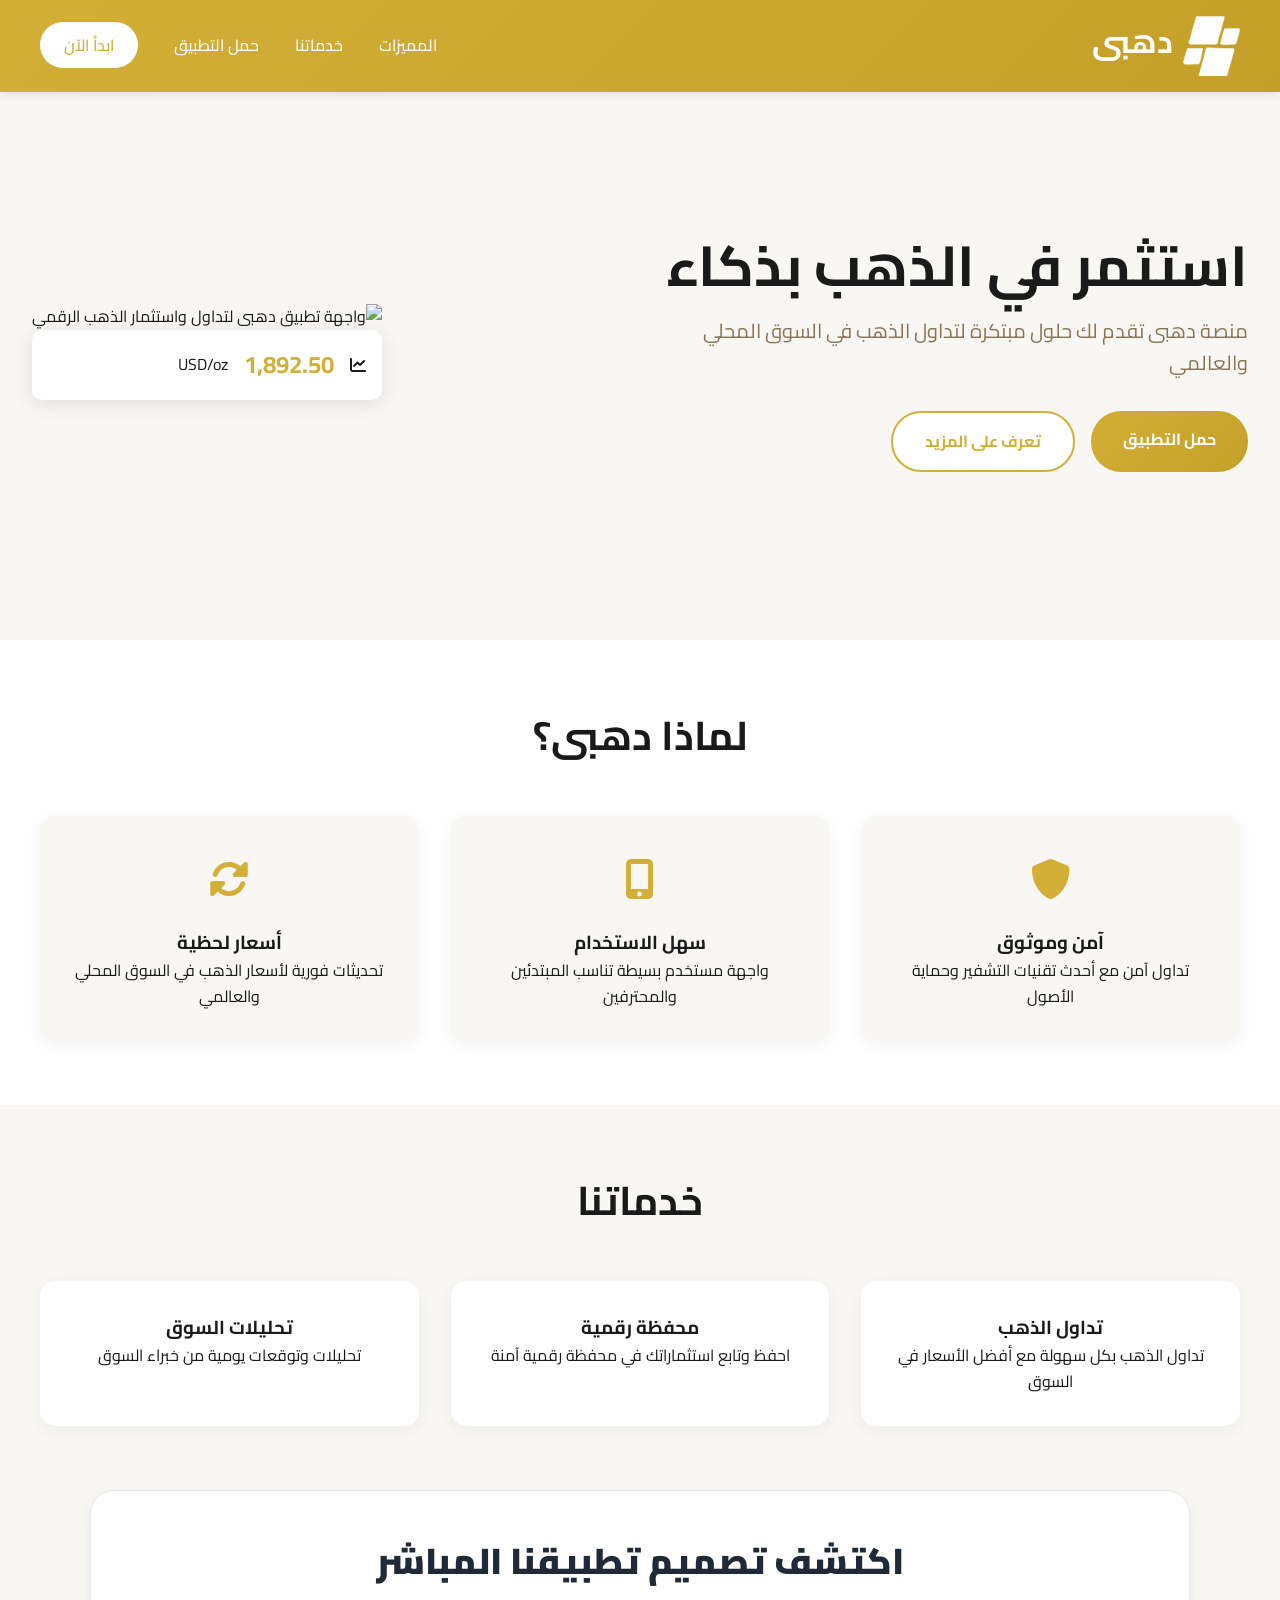
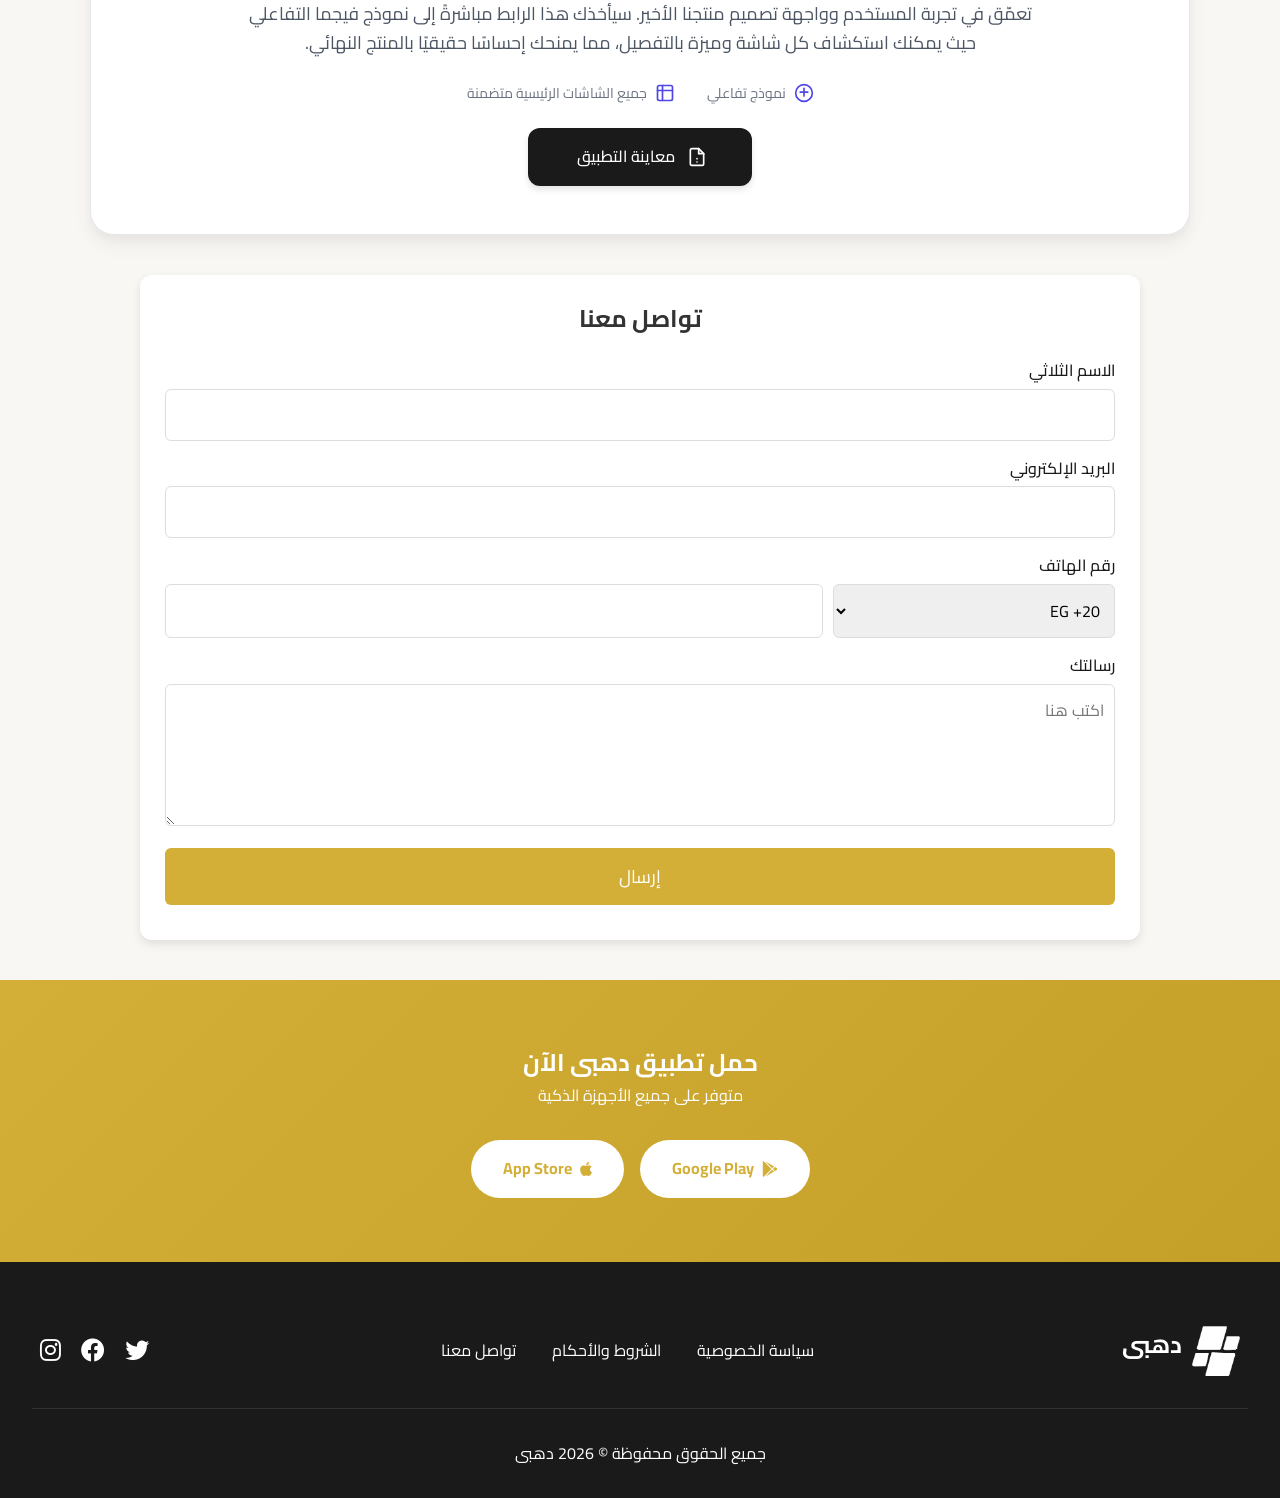
==== index.html @ d2c2f75a "Add files via upload" ====
<!DOCTYPE html>
<html lang="ar" dir="rtl">
<head>
    <meta charset="UTF-8">
    <meta name="viewport" content="width=device-width, initial-scale=1.0">
    <title>دهبى - منصة تداول الذهب الرقمية</title>
    <link rel="icon" type="image/x-icon" href="images/favicon.png">
    <link rel="stylesheet" href="styles/style.css">
    <link rel="stylesheet" href="https://cdnjs.cloudflare.com/ajax/libs/font-awesome/6.0.0/css/all.min.css">
    <link href="https://fonts.googleapis.com/css2?family=Cairo:wght@400;600;700&display=swap" rel="stylesheet">
</head>
<body>
    <header class="header">
        <div class="nav-parent">
            <nav class="nav" id="nav">
                <div class="logo"><img class="logo-img" src="images/white-logo.png" alt="">دهبى</div>
                <div class="nav-links" id="nav-links">
                    <a href="#features">المميزات</a>
                    <a href="#services">خدماتنا</a>
                    <a href="#download">حمل التطبيق</a>
                    <a href="#contact" class="nav-cta">ابدأ الآن</a>
                </div>
            </nav>
            <div class="menu-toggle" id="menu-toggle">
                <img id="menu-icon" src="images/menu.png" alt="">
            </div>
        </div>
    </header>

    <section class="hero">
        <div class="hero-content">
            <h1 data-key="hero-title">استثمر في الذهب بذكاء</h1>
            <p data-key="hero-desc">منصة دهبى تقدم لك حلول مبتكرة لتداول الذهب في السوق المحلي والعالمي</p>
            <div class="hero-buttons">
                <a href="#download" class="button primary" data-key="download-btn">حمل التطبيق</a>
                <a href="#learn" class="button secondary">تعرف على المزيد</a>
            </div>
        </div>
        <div class="hero-image">
            <img src="images/app.jpg" 
                 srcset="images/app-mobile.webp 768w, images/app.webp 1200w"
                 sizes="(max-width: 768px) 100vw, 600px"
                 alt="واجهة تطبيق دهبى لتداول واستثمار الذهب الرقمي" 
                 width="600" 
                 height="400" 
                 loading="eager" 
                 fetchpriority="high">
                 
            <div class="gold-stats">
                <i class="fas fa-chart-line"></i>
                <span class="live-price">1,892.50</span>
                <span class="currency">USD/oz</span>
            </div>
        </div>
    </section>

    <section class="features" id="features">
        <h2>لماذا دهبى؟</h2>
        <div class="features-grid">
            <div class="feature-card">
                <div class="feature-icon">
                    <i class="fas fa-shield-alt"></i>
                </div>
                <h3>آمن وموثوق</h3>
                <p>تداول آمن مع أحدث تقنيات التشفير وحماية الأصول</p>
            </div>
            <div class="feature-card">
                <div class="feature-icon">
                    <i class="fas fa-mobile-alt"></i>
                </div>
                <h3>سهل الاستخدام</h3>
                <p>واجهة مستخدم بسيطة تناسب المبتدئين والمحترفين</p>
            </div>
            <div class="feature-card">
                <div class="feature-icon">
                    <i class="fas fa-sync-alt"></i>
                </div>
                <h3>أسعار لحظية</h3>
                <p>تحديثات فورية لأسعار الذهب في السوق المحلي والعالمي</p>
            </div>
        </div>
    </section>

    <section class="services" id="services">
        <h2>خدماتنا</h2>
        <div class="services-grid">
            <div class="service-card">
                <h3>تداول الذهب</h3>
                <p>تداول الذهب بكل سهولة مع أفضل الأسعار في السوق</p>
            </div>
            <div class="service-card">
                <h3>محفظة رقمية</h3>
                <p>احفظ وتابع استثماراتك في محفظة رقمية آمنة</p>
            </div>
            <div class="service-card">
                <h3>تحليلات السوق</h3>
                <p>تحليلات وتوقعات يومية من خبراء السوق</p>
            </div>
        </div>
    </section>

    <section class="preview-section">
        <div class="section-layout">
            <div class="content-area">
                <h2>اكتشف تصميم تطبيقنا المباشر</h2>
                <p>تعمّق في تجربة المستخدم وواجهة تصميم منتجنا الأخير. سيأخذك هذا الرابط مباشرةً إلى نموذج فيجما التفاعلي حيث يمكنك استكشاف كل شاشة وميزة بالتفصيل، مما يمنحك إحساسًا حقيقيًا بالمنتج النهائي.</p>

                <ul class="details-list">
                    <li class="detail-item">
                        <svg xmlns="http://www.w3.org/2000/svg" viewBox="0 0 24 24" fill="none" stroke="currentColor" stroke-width="2" stroke-linecap="round" stroke-linejoin="round"><path d="M12 2C6.48 2 2 6.48 2 12s4.48 10 10 10 10-4.48 10-10S17.52 2 12 2z"/><path d="M12 6.5v9"/><path d="M7.5 11h9"/></svg>
                        نموذج تفاعلي
                    </li>
                    <li class="detail-item">
                        <svg xmlns="http://www.w3.org/2000/svg" viewBox="0 0 24 24" fill="none" stroke="currentColor" stroke-width="2" stroke-linecap="round" stroke-linejoin="round"><rect x="3" y="3" width="18" height="18" rx="2" ry="2"/><path d="M3 9l18 0"/><path d="M9 21l0-18"/></svg>
                        جميع الشاشات الرئيسية متضمنة
                    </li>
                </ul>
            </div>

            <div class="button-area">
                <a href="https://www.figma.com/make/2UM4IP7yq6QSoyMOghnlKi/Dahaby-Mobile-App?node-id=0-1&p=f&t=l7TfikgeFSERf0Gz-0&fullscreen=1" target="_blank" rel="noopener noreferrer" class="preview-button">
                    <svg xmlns="http://www.w3.org/2000/svg" viewBox="0 0 24 24" fill="none" stroke="currentColor" stroke-width="2" stroke-linecap="round" stroke-linejoin="round"><path d="M14 2H6a2 2 0 0 0-2 2v16a2 2 0 0 0 2 2h12a2 2 0 0 0 2-2V8z"/><path d="M14 2v6h6"/><path d="M12 18h.01"/><path d="M12 14h.01"/></svg>
                    معاينة التطبيق
                </a>
            </div>
        </div>
    </section>

    <section class="contact-section">
        <h2>تواصل معنا</h2>
        <form id="contactForm">
            <div class="form-group">
                <label for="name">الاسم الثلاثي</label>
                <input type="text" id="name" required>
            </div>

            <div class="form-group">
                <label for="email">البريد الإلكتروني</label>
                <input type="email" id="email" required>
            </div>

            <div class="form-group phone-group">
                <label for="phone">رقم الهاتف</label>
                <div class="phone-input">
                    <select id="countryCode">
                        <option value="+1">US +1</option>
                        <option value="+20" selected>EG +20</option>
                        <option value="+44">GB +44</option>
                        <option value="+91">IN +91</option>
                        <option value="+971">AE +971</option>
                    </select>
                    <input type="tel" id="phone" required>
                </div>
            </div>

            <div class="form-group">
                <label for="message">رسالتك</label>
                <textarea id="message" rows="4" placeholder="اكتب هنا" required></textarea>
            </div>

            <button type="submit">إرسال</button>
            <p id="responseMsg"></p>
        </form>
    </section>

    <section class="cta" id="download">
        <div class="cta-content">
            <h2>حمل تطبيق دهبى الآن</h2>
            <p>متوفر على جميع الأجهزة الذكية</p>
            <div class="app-buttons">
                <a href="#" class="app-button">
                    <i class="fab fa-google-play"></i>
                    Google Play
                </a>
                <a href="#" class="app-button">
                    <i class="fab fa-apple"></i>
                    App Store
                </a>
            </div>
        </div>
    </section>

    <footer class="footer">
        <div class="footer-content">
            <div class="footer-logo"> <img src="images/white-logo.png" class="logo-img-footer" alt="">دهبى</div>
            <div class="footer-links">
                <a href="#privacy">سياسة الخصوصية</a>
                <a href="#terms">الشروط والأحكام</a>
                <a href="#contact">تواصل معنا</a>
            </div>
            <div class="social-links">
                <a href="#"><i class="fab fa-twitter"></i></a>
                <a href="#"><i class="fab fa-facebook"></i></a>
                <a href="#"><i class="fab fa-instagram"></i></a>
            </div>
        </div>
        <div class="footer-bottom">
            <p>جميع الحقوق محفوظة &copy; 2026 دهبى</p>
        </div>
    </footer>
    <script src="scripts/menu.js"></script>
    <script src="scripts/form.js"></script>
</body>
</html>
---- styles/style.css ----
:root {
  --primary: #D4AF37;
  --secondary: #C5A028;
  --accent: #8B7355;
  --dark: #1A1A1A;
  --light: #F8F7F4;
  --gold-gradient: linear-gradient(135deg, #D4AF37, #C5A028);
}

* {
  margin: 0;
  padding: 0;
  box-sizing: border-box;
}

html {
  direction: rtl;
}

body {
  font-family: 'Cairo', sans-serif !important;
  line-height: 1.6;
  color: var(--dark);
  background-color: var(--light);
}

/* Header styles */
.header {
  background: var(--gold-gradient);
  color: white;
  padding: 1rem 2rem;
  position: fixed;
  width: 100%;
  z-index: 100;
  box-shadow: 0 2px 10px rgba(0, 0, 0, 0.1);
}
.nav-parent{
  display: flex;
  justify-content: space-between;
}

.nav {
  flex: 1;
  max-width: 1200px;
  margin: 0 auto;
  display: flex;
  justify-content: space-between;
  align-items: center;
}

.logo-img{
  height: 60px;
  
}

.logo {
  font-size: 2rem;
  font-weight: bold;
  color: white;
  display: flex;
  gap: 10px;
}

.menu-toggle img {
  height: 40px;
  display: none;
  cursor: pointer;
}

.nav-links a {
  color: white;
  text-decoration: none;
  margin-right: 2rem;
  font-weight: 500;
  transition: opacity 0.3s ease;
}

.nav-links a:hover {
  opacity: 0.8;
}

.nav-cta {
  background: white;
  color: var(--primary) !important;
  padding: 0.5rem 1.5rem;
  border-radius: 25px;
}



/* Hero section */
.hero {
    aspect-ratio: 2 / 1; /* keeps 2:1 ratio */
  display: flex;
  align-items: center;
  justify-content: space-between;
  padding: 6rem 2rem 2rem;
  background-image: url("/app.jpg");
  background-position: center center ;
  background-size: cover;
  background-repeat:no-repeat ;
}

.hero-content {
  max-width: 600px;
}

.hero h1 {
  font-size: 3.5rem;
  margin-bottom: 1rem;
  color: var(--dark);
  line-height: 1.2;
}

.hero p {
  font-size: 1.25rem;
  margin-bottom: 2rem;
  color: var(--accent);
}

.hero-buttons {
  display: flex;
  gap: 1rem;
}

.button {
  display: inline-block;
  padding: 1rem 2rem;
  text-decoration: none;
  border-radius: 30px;
  font-weight: bold;
  transition: transform 0.3s ease;
}

.button.primary {
  background: var(--gold-gradient);
  color: white;
}

.button.secondary {
  background: white;
  color: var(--primary);
  border: 2px solid var(--primary);
}

.button:hover {
  transform: translateY(-2px);
}

.hero-image {
  position: relative;
}

.gold-stats {
  background: white;
  padding: 1rem;
  border-radius: 10px;
  box-shadow: 0 4px 20px rgba(0, 0, 0, 0.1);
  display: flex;
  align-items: center;
  gap: 1rem;
}

.live-price {
  font-size: 1.5rem;
  font-weight: bold;
  color: var(--primary);
}

/* Features section */
.features {
  padding: 4rem 2rem;
  background-color: white;
}

.features h2, .services h2 {
  text-align: center;
  margin-bottom: 3rem;
  font-size: 2.5rem;
  color: var(--dark);
}

.features-grid {
  max-width: 1200px;
  margin: 0 auto;
  display: grid;
  grid-template-columns: repeat(auto-fit, minmax(300px, 1fr));
  gap: 2rem;
}

.feature-card {
  padding: 2rem;
  border-radius: 15px;
  background-color: var(--light);
  text-align: center;
  transition: transform 0.3s ease;
  box-shadow: 0 4px 15px rgba(0, 0, 0, 0.05);
}

.feature-card:hover {
  transform: translateY(-5px);
}

.feature-icon {
  font-size: 2.5rem;
  color: var(--primary);
  margin-bottom: 1rem;
}

/* Services section */
.services {
  padding: 4rem 2rem;
  background-color: var(--light);
}

.services-grid {
  max-width: 1200px;
  margin: 0 auto;
  display: grid;
  grid-template-columns: repeat(auto-fit, minmax(300px, 1fr));
  gap: 2rem;
}

.service-card {
  padding: 2rem;
  border-radius: 15px;
  background: white;
  text-align: center;
  box-shadow: 0 4px 15px rgba(0, 0, 0, 0.05);
}
/* contact us */
.contact-section {
  max-width: 1000px;
  margin: 40px auto;
  padding: 25px;
  background: #fff;
  border-radius: 12px;
  box-shadow: 0 4px 10px rgba(0, 0, 0, 0.1);
}

.contact-section h2 {
  text-align: center;
  margin-bottom: 20px;
  color: #333;
}

.form-group {
  margin-bottom: 15px;
}

label {
  display: block;
  margin-bottom: 5px;
  font-weight: 500;
}

input, textarea, select {
  width: 100%;
  padding: 10px;
  border: 1px solid #ddd;
  border-radius: 6px;
  font-size: 16px;
  resize: vertical;
  font-family:  'Cairo', sans-serif;
}

button {
  width: 100%;
  padding: 12px;
  background-color: var(--primary);
  color: #fff;
  font-size: 18px;
  border: none;
  border-radius: 6px;
  cursor: pointer;
  transition: 0.3s;
  font-family:  'Cairo', sans-serif;
}

button:hover {
  background-color: var(--secondary);
}

.phone-input {
  display: flex;
  gap: 10px;
}

.phone-input select {
  width: 30%;
}

.phone-input input {
  width: 70%;
}

#responseMsg {
  text-align: center;
  margin-top: 10px;
  font-weight: 500;
}

/* preview section */

        .preview-section {
            width: 100%;
            max-width: 1100px;
            padding: 3rem;
            background-color: #ffffff;
            box-shadow: 0 10px 20px rgba(0, 0, 0, 0.05), 0 5px 10px rgba(0, 0, 0, 0.03);
            border-radius: 1.5rem; /* Rounded corners */
            border: 1px solid #e5e7eb;
            margin: 0 auto;
            margin-bottom: 40px; 
        }

        /* --- Flex Layout for Desktop --- */
        .section-layout {
            display: flex;
            flex-direction: column;
            align-items: center;

            
        }

        /* --- Text Content Area --- */
        .content-area {
            max-width: 800px;
            text-align: center; /* Default text alignment for RTL */

        }

        .content-area h2 {
            font-size: 2.25rem; /* 3xl */
            font-weight: 900; /* Extrabold */
            color: #1f2937; /* Gray 900 */
            margin-bottom: 1rem;
            line-height: 1.25;
        }

        .content-area p {
            font-size: 1.125rem; /* lg */
            color: #4b5563; /* Gray 600 */
            margin-bottom: 0;
        }

        /* --- Responsive Details List --- */
        .details-list {
            display: flex;
            justify-content: center;
            gap: 2rem;
            margin-top: 1.5rem;
            flex-wrap: wrap; /* Allow wrapping on small screens */
            padding-right: 0;
            list-style: none; /* Remove default list styles */
            margin-bottom: 24px;
        }

        .detail-item {
            display: flex;
            align-items: center;
            font-size: 0.875rem; /* sm */
            color: #6b7280; /* Gray 500 */
        }

        .detail-item svg {
            height: 1.25rem;
            width: 1.25rem;
            color: #4f46e5; /* Indigo 600 */
            margin-left: 0.5rem; /* Space after the icon in RTL */
            flex-shrink: 0;
        }

        /* --- Button Area --- */
        .button-area {
            flex-shrink: 0;
            width: 224px; /* md:w-56 */
        }

        /* --- Button Style --- */
        .preview-button {
            display: inline-flex;
            width: 100%;
            align-items: center;
            justify-content: center;
            padding: 1rem 2rem;
            border: none;
            text-decoration: none;
            font-size: 1rem;
            font-weight: 500;
            border-radius: 0.75rem; /* Rounded xl */
            box-shadow: 0 4px 6px rgba(0, 0, 0, 0.1);
            color: #ffffff;
            background-color: var(--dark);
            transition: background-color 0.3s, transform 0.3s;
        }

        .preview-button:hover {
            transform: scale(1.03);
            
        }
        
        
        .preview-button:focus {
            outline: none;
            box-shadow: 0 0 0 4px rgba(79, 70, 229, 0.5); /* Focus ring */
        }

        .preview-button svg {
            height: 1.25rem;
            width: 1.25rem;
            margin-left: 0.75rem; /* Space after icon in RTL */
            margin-right: -0.25rem; /* Slight negative margin for overlap */
        }

        /* --- Mobile Responsiveness (Screen size < 768px) --- */
        @media (max-width: 768px) {
            .preview-section {
                padding: 2rem 1.5rem;
            }

            .section-layout {
                flex-direction: column; /* Stack vertically on mobile */
                gap: 2rem;
            }
            
            .content-area h2 {
                font-size: 1.875rem; /* 3xl on mobile */
            }

            .details-list {
                flex-direction: column;
                gap: 0.75rem;
            }

            .button-area {
                width: 100%; /* Full width button on mobile */
            }
        }

/* CTA section */
.cta {
  padding: 4rem 2rem;
  background: var(--gold-gradient);
  color: white;
  text-align: center;
}

.cta-content {
  max-width: 800px;
  margin: 0 auto;
}

.app-buttons {
  display: flex;
  justify-content: center;
  gap: 1rem;
  margin-top: 2rem;
}

.app-button {
  display: inline-flex;
  align-items: center;
  gap: 0.5rem;
  padding: 1rem 2rem;
  background: white;
  color: var(--primary);
  text-decoration: none;
  border-radius: 30px;
  font-weight: bold;
  transition: transform 0.3s ease;
}

.app-button:hover {
  transform: translateY(-2px);
}

/* Footer */
.footer {
  background-color: var(--dark);
  color: white;
  padding: 4rem 2rem 2rem;
}

.footer-content {
  max-width: 1200px;
  margin: 0 auto;
  display: flex;
  justify-content: space-between;
  align-items: center;
  margin-bottom: 2rem;
}

.footer-logo {
  font-size: 1.5rem;
  font-weight: bold;
  display: flex;
  align-content: center;
  gap: 10px;
}

.footer-links a {
  color: white;
  text-decoration: none;
  margin-right: 2rem;
}
.logo-img-footer{
  height: 50px;
}
.social-links a {
  color: white;
  font-size: 1.5rem;
  margin-right: 1rem;
}

.footer-bottom {
  text-align: center;
  padding-top: 2rem;
  border-top: 1px solid rgba(255, 255, 255, 0.1);
}

/* Responsive design */

/* Desktop XL (≥1200px) */
@media (min-width: 1200px) {
  .hero-section {
    height: 570px; /* matches ~2:1 */
  }
}

/* Laptops (992px–1199px) */
@media (max-width: 1199px) and (min-width: 992px) {
  .hero-section {
    height: 480px;
  }
}

/* Tablets (768px–991px) */
@media (max-width: 991px) and (min-width: 768px) {
  .hero-section {
    height: 360px;
  }
}

/* Mobile L (576px–767px) */
@media (max-width: 767px) and (min-width: 576px) {
  .hero-section {
    height: 270px;
  }
}

/* Mobile S (<576px) */
@media (max-width: 575px) {
  .hero-section {
    height: 220px; /* slightly smaller for compact screens */
  }
}

@media (max-width: 768px) {

  .nav.active{
    display: block;
    text-align: center;
  
    
  }
  .nav-links.active > *{
    border-top: 1px solid rgba(128, 128, 128, 0.500);
    padding: 5px 0;
    margin-top: 10px;
    font-size: 18px;
  }
  .nav-links.active {
    display: flex;
    flex-direction: column;
  }

  .menu-toggle img{
    display: block;
  }
  
  .hero {
    flex-direction: column;
    text-align: center;
  }
  .hero-content p {
    margin-bottom: 16px;
  }

  .hero h1 {
    font-size: 2.5rem;
  }
  .button{
    padding: .5rem 1rem;
    margin-bottom: 1rem;
  }
  
  .nav-links {
    display: none;
  }
  
  .features-grid,
  .services-grid {
    grid-template-columns: 1fr;
  }

  .footer-content {
    flex-direction: column;
    gap: 2rem;
    text-align: center;
  }

  .footer-links,
  .social-links {
    margin-top: 1rem;
  }

  .footer-links a,
  .social-links a {
    margin: 0 1rem;
  }
}


@media (max-width: 480px) {
  .phone-input {
    flex-direction: column;
  }

  .phone-input select,
  .phone-input input {
    width: 100%;
  }
}
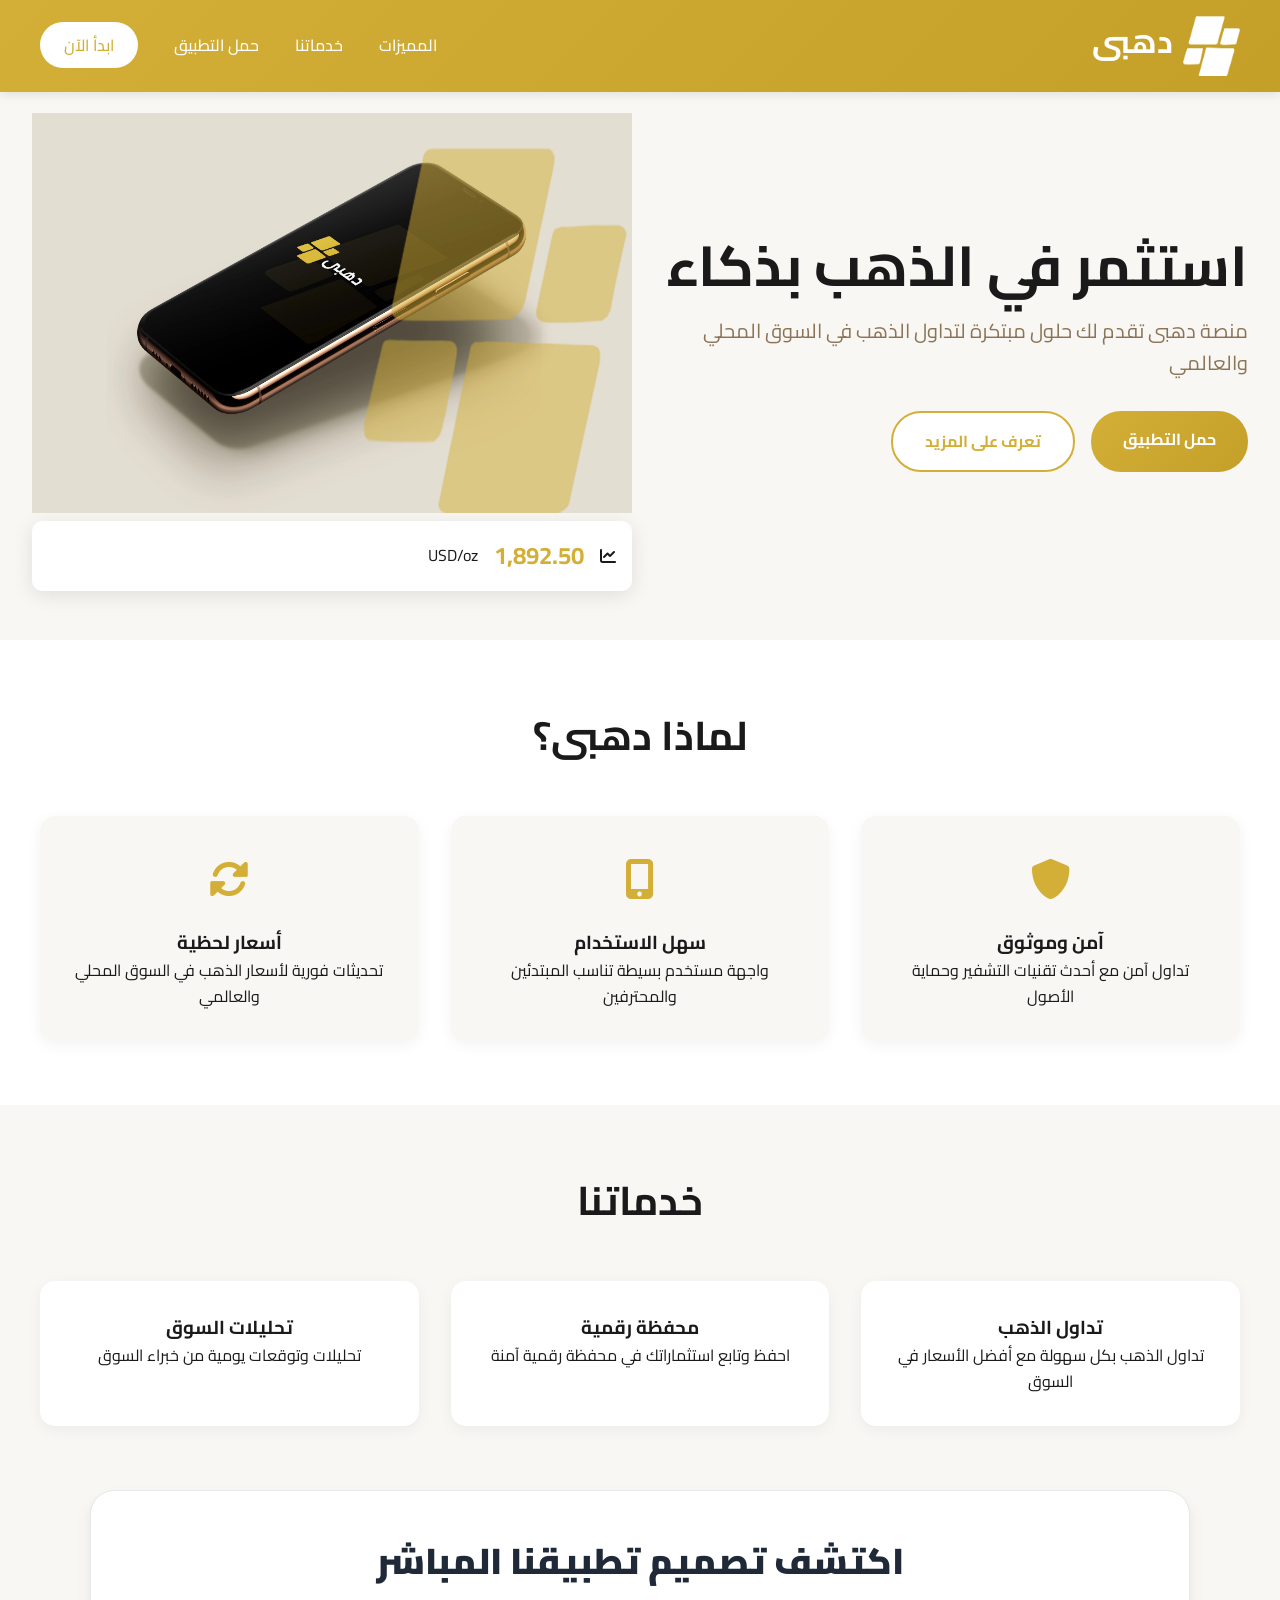
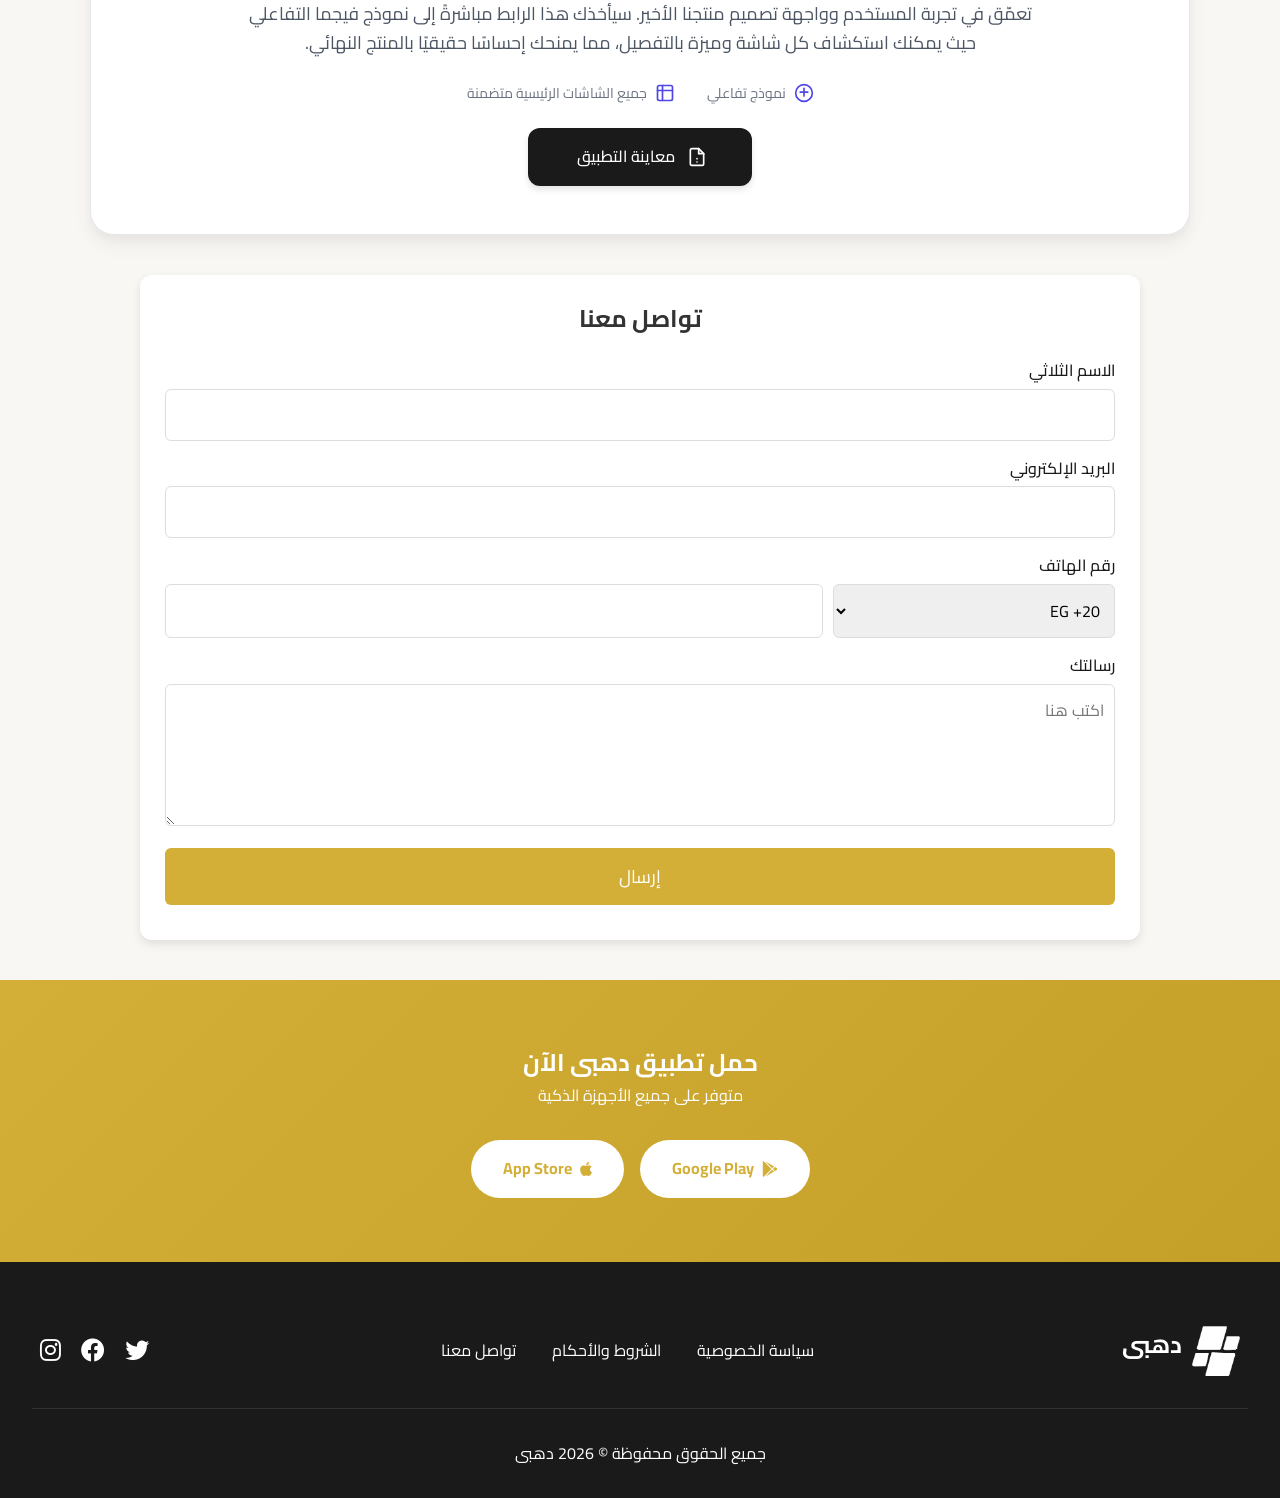
==== commit 36b8730f: "Update index.html" ====
--- a/index.html
+++ b/index.html
@@ -38,7 +38,7 @@
         </div>
         <div class="hero-image">
             <img src="images/app.jpg" 
-                 srcset="images/app-mobile.webp 768w, images/app.webp 1200w"
+                 srcset="images/app.webp 768w, images/app.webp 1200w"
                  sizes="(max-width: 768px) 100vw, 600px"
                  alt="واجهة تطبيق دهبى لتداول واستثمار الذهب الرقمي" 
                  width="600" 
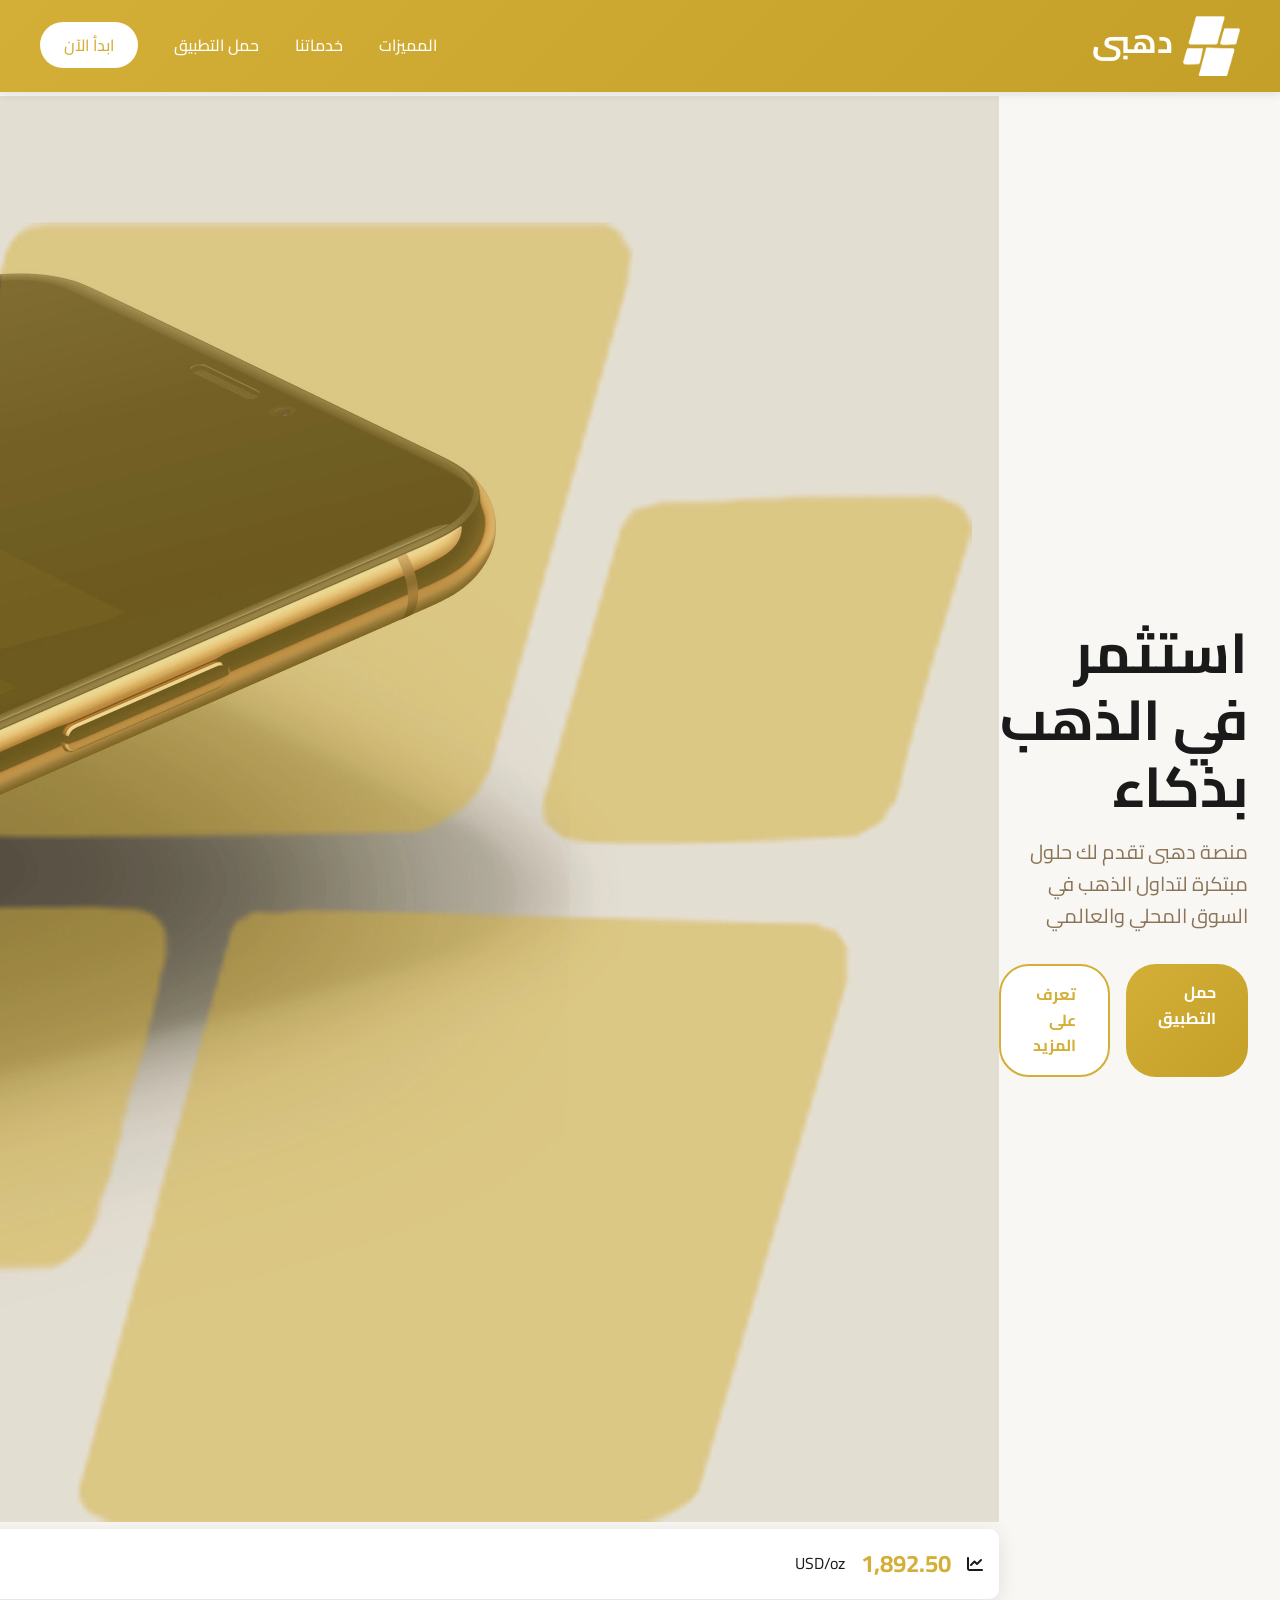
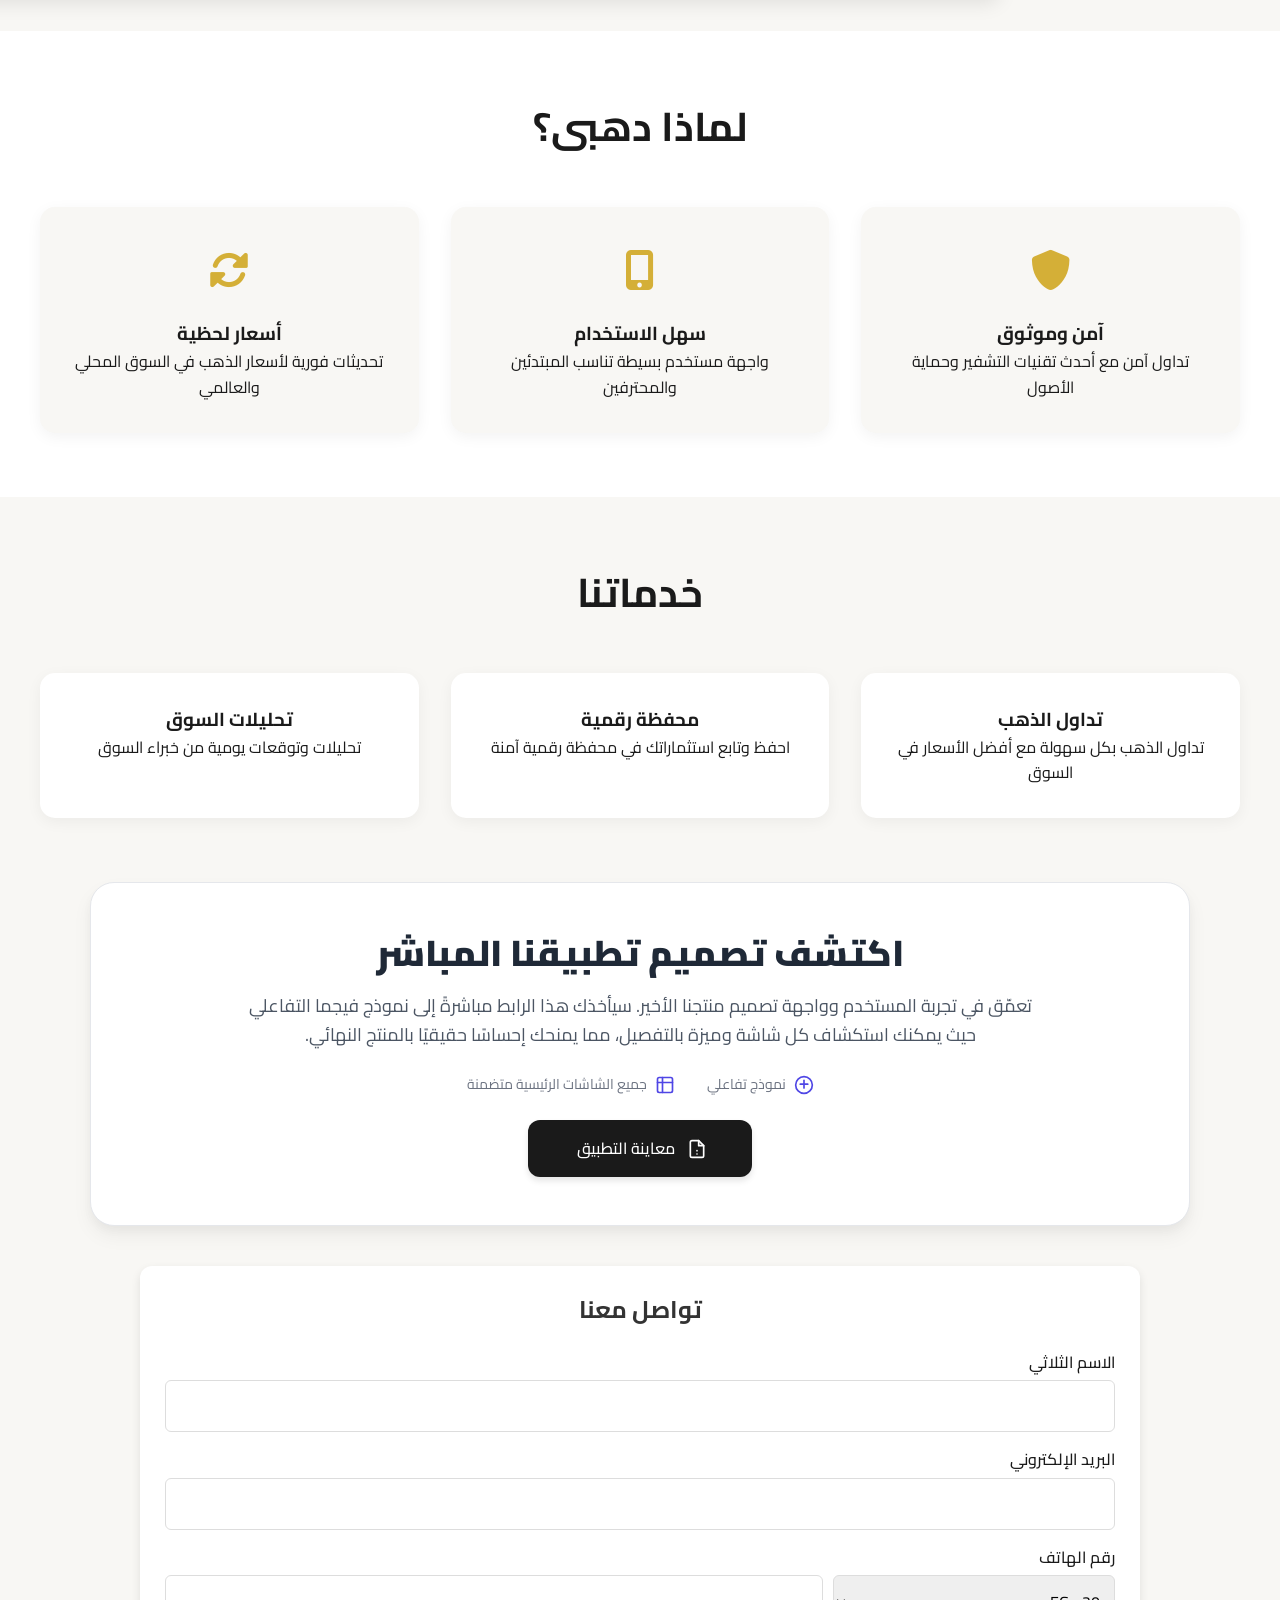
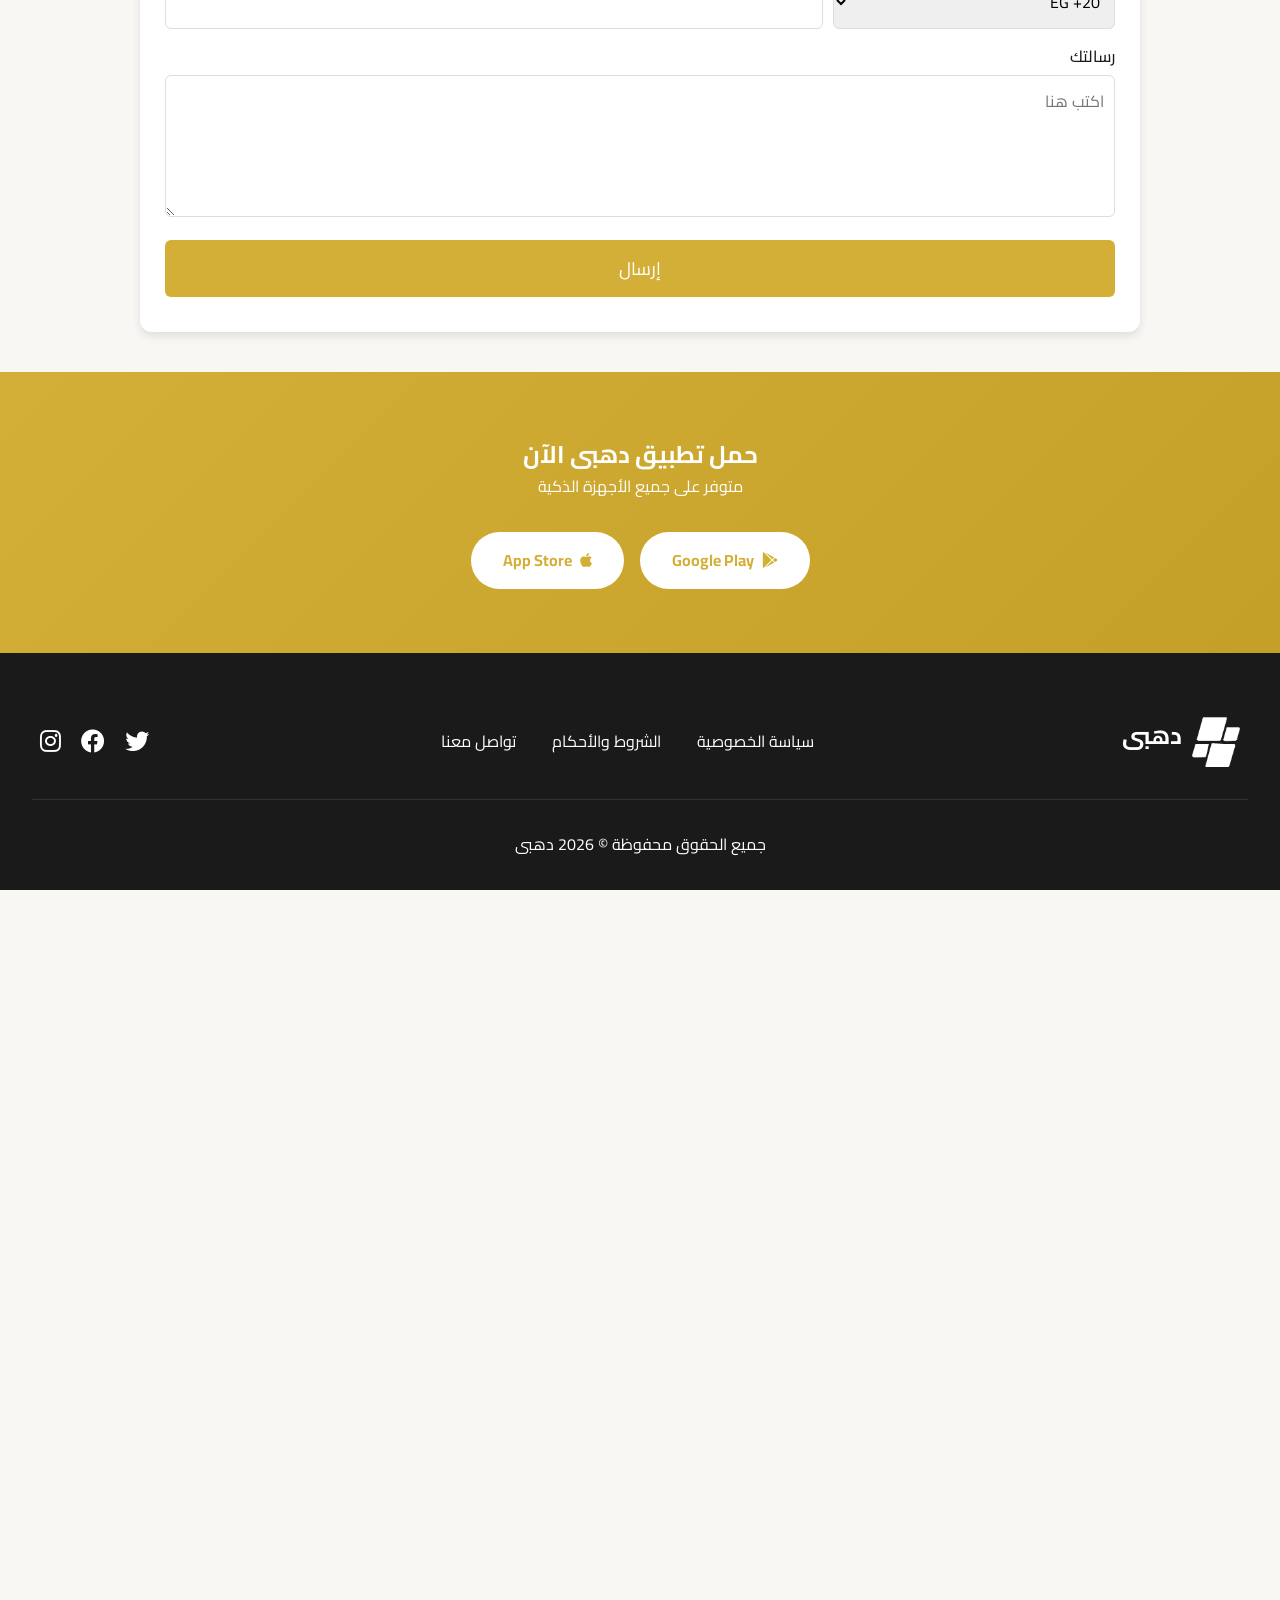
==== commit 4fde9a51: "Update index.html" ====
--- a/index.html
+++ b/index.html
@@ -41,8 +41,8 @@
                  srcset="images/app.webp 768w, images/app.webp 1200w"
                  sizes="(max-width: 768px) 100vw, 600px"
                  alt="واجهة تطبيق دهبى لتداول واستثمار الذهب الرقمي" 
-                 width="600" 
-                 height="400" 
+                 width=auto
+                 height=auto
                  loading="eager" 
                  fetchpriority="high">
                  
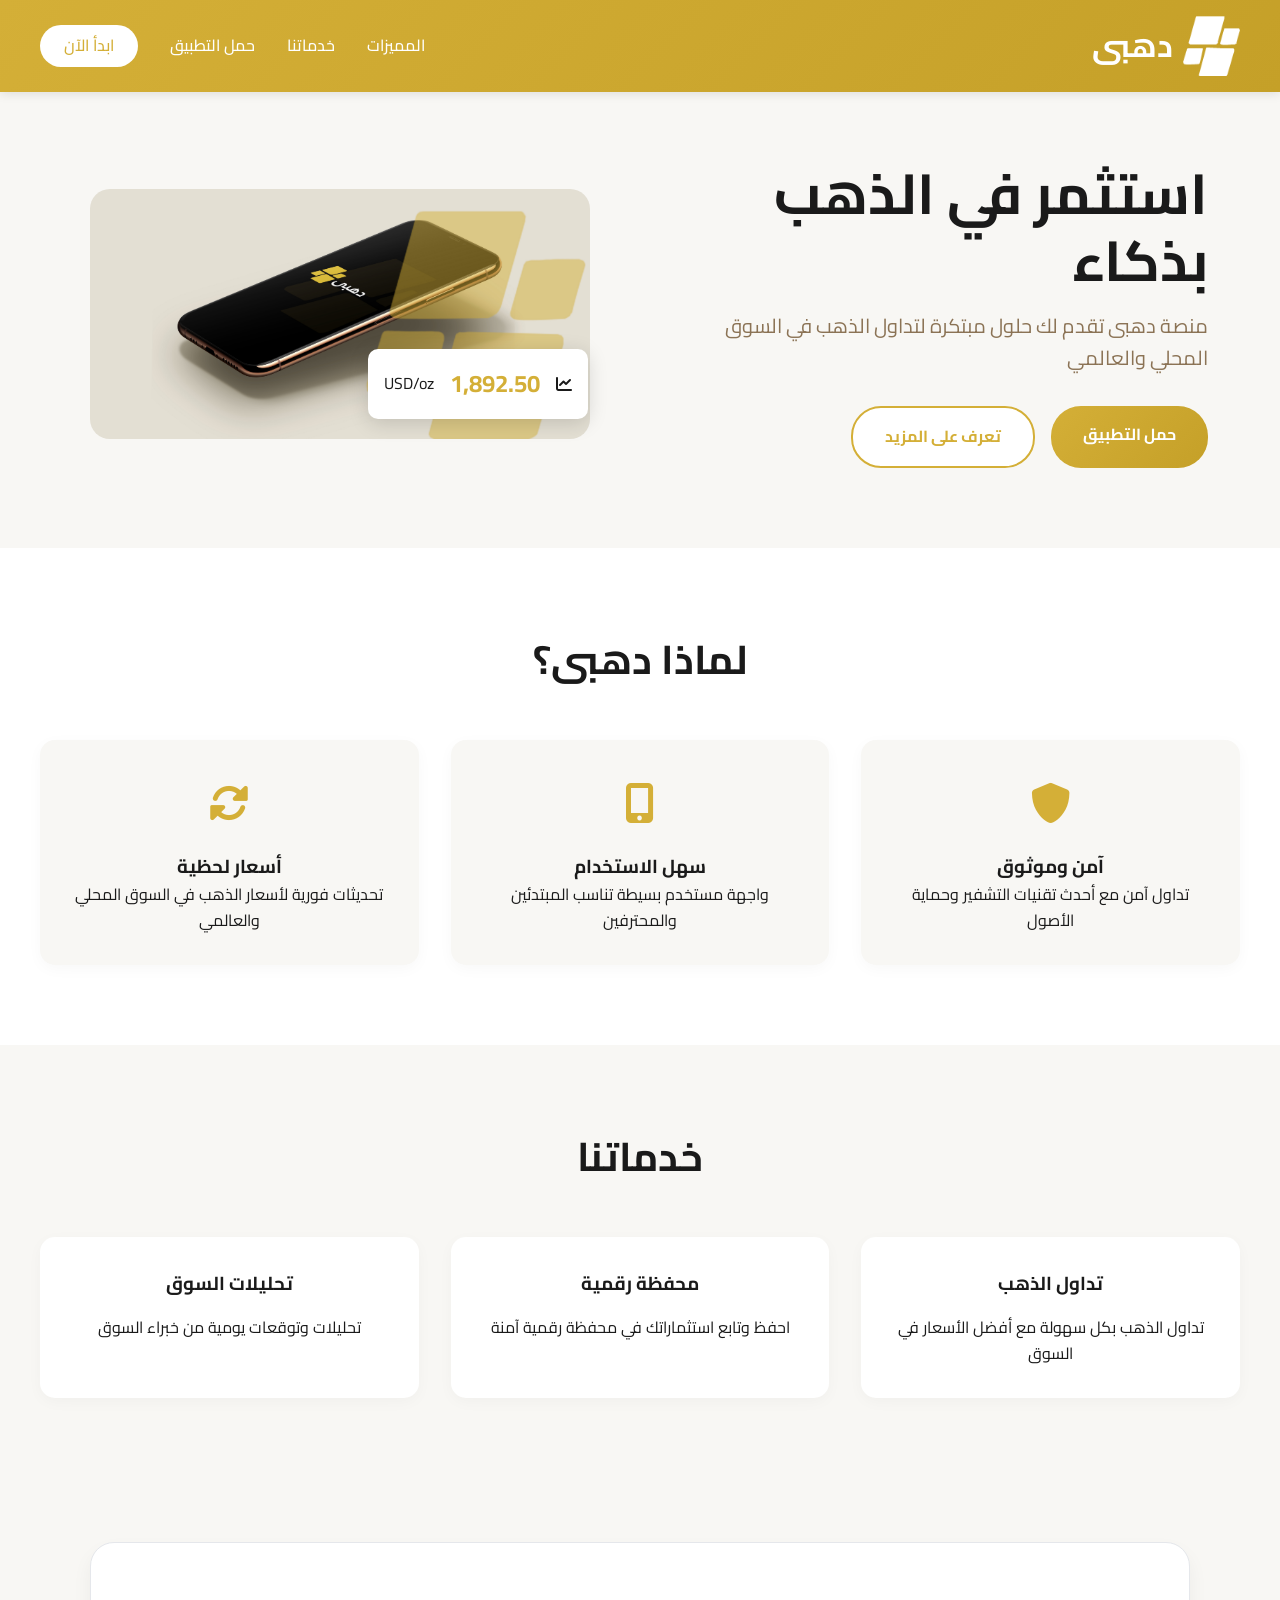
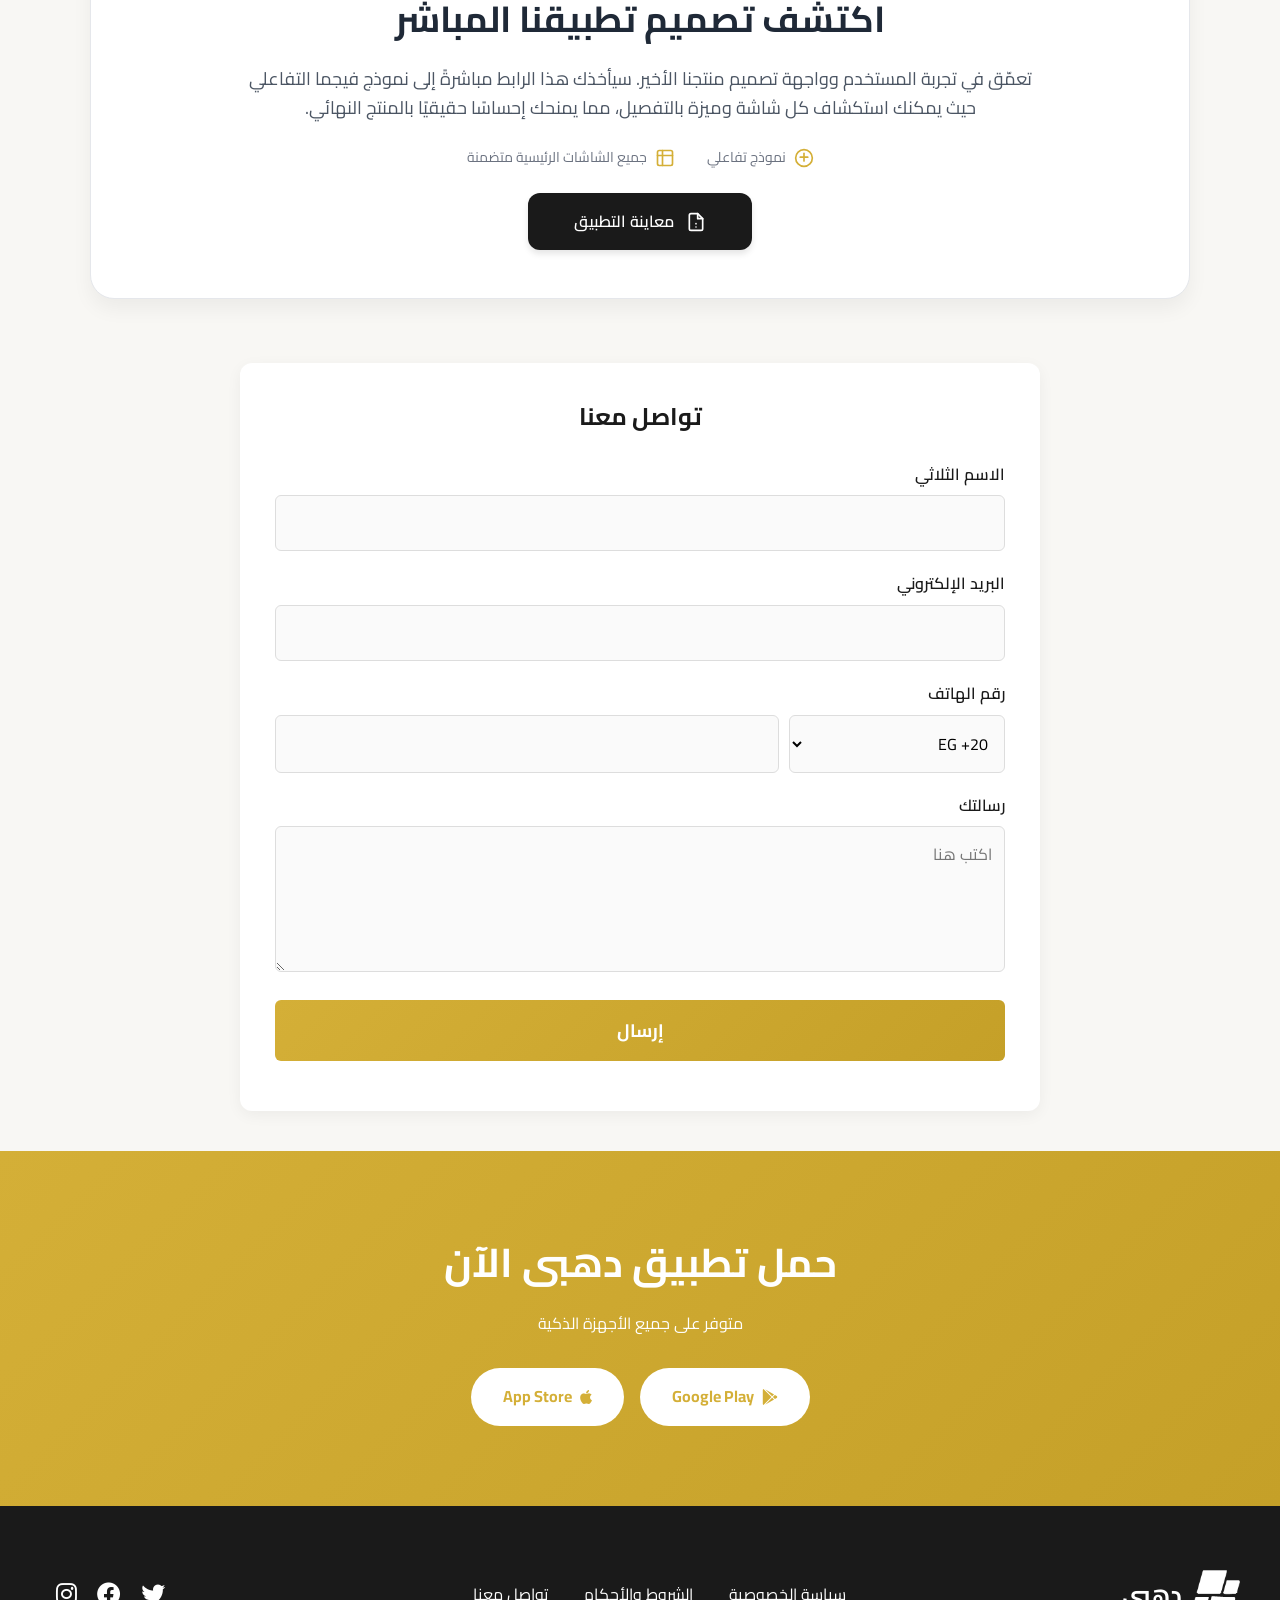
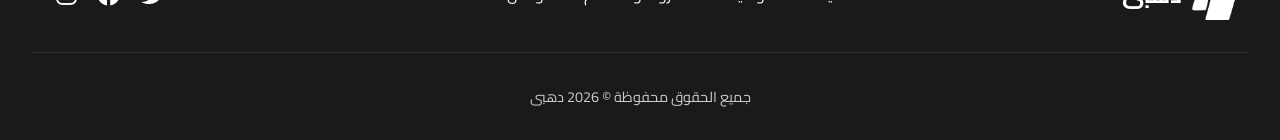
==== commit defa0cbe: "Update logo alt text and image attributes" ====
--- a/index.html
+++ b/index.html
@@ -13,7 +13,10 @@
     <header class="header">
         <div class="nav-parent">
             <nav class="nav" id="nav">
-                <div class="logo"><img class="logo-img" src="images/white-logo.png" alt="">دهبى</div>
+                <div class="logo">
+                    <img class="logo-img" src="images/white-logo.png" alt="شعار دهبى">
+                    دهبى
+                </div>
                 <div class="nav-links" id="nav-links">
                     <a href="#features">المميزات</a>
                     <a href="#services">خدماتنا</a>
@@ -22,7 +25,7 @@
                 </div>
             </nav>
             <div class="menu-toggle" id="menu-toggle">
-                <img id="menu-icon" src="images/menu.png" alt="">
+                <img id="menu-icon" src="images/menu.png" alt="القائمة">
             </div>
         </div>
     </header>
@@ -38,13 +41,10 @@
         </div>
         <div class="hero-image">
             <img src="images/app.jpg" 
-                 srcset="images/app.webp 768w, images/app.webp 1200w"
-                 sizes="(max-width: 768px) 100vw, 600px"
                  alt="واجهة تطبيق دهبى لتداول واستثمار الذهب الرقمي" 
-                 width=auto
-                 height=auto
-                 loading="eager" 
-                 fetchpriority="high">
+                 width="600" 
+                 height="400" 
+                 loading="eager">
                  
             <div class="gold-stats">
                 <i class="fas fa-chart-line"></i>
@@ -182,7 +182,10 @@
 
     <footer class="footer">
         <div class="footer-content">
-            <div class="footer-logo"> <img src="images/white-logo.png" class="logo-img-footer" alt="">دهبى</div>
+            <div class="footer-logo">
+                <img src="images/white-logo.png" class="logo-img-footer" alt="شعار دهبى الفوتر">
+                دهبى
+            </div>
             <div class="footer-links">
                 <a href="#privacy">سياسة الخصوصية</a>
                 <a href="#terms">الشروط والأحكام</a>
@@ -198,6 +201,7 @@
             <p>جميع الحقوق محفوظة &copy; 2026 دهبى</p>
         </div>
     </footer>
+
     <script src="scripts/menu.js"></script>
     <script src="scripts/form.js"></script>
 </body>
--- a/styles/style.css
+++ b/styles/style.css
@@ -1,3 +1,6 @@
+/* ==========================================================================
+   1. المتغيرات والتهيئة العامة (Variables & Base Styles)
+   ========================================================================== */
 :root {
   --primary: #D4AF37;
   --secondary: #C5A028;
@@ -15,6 +18,7 @@
 
 html {
   direction: rtl;
+  scroll-behavior: smooth;
 }
 
 body {
@@ -24,33 +28,34 @@
   background-color: var(--light);
 }
 
-/* Header styles */
+/* ==========================================================================
+   2. الهيدر والقائمة (Header & Navigation)
+   ========================================================================== */
 .header {
   background: var(--gold-gradient);
   color: white;
   padding: 1rem 2rem;
   position: fixed;
   width: 100%;
+  top: 0;
+  left: 0;
   z-index: 100;
   box-shadow: 0 2px 10px rgba(0, 0, 0, 0.1);
 }
-.nav-parent{
+
+.nav-parent {
   display: flex;
   justify-content: space-between;
+  max-width: 1200px;
+  margin: 0 auto;
+  width: 100%;
 }
 
 .nav {
   flex: 1;
-  max-width: 1200px;
-  margin: 0 auto;
   display: flex;
   justify-content: space-between;
   align-items: center;
-}
-
-.logo-img{
-  height: 60px;
-  
 }
 
 .logo {
@@ -58,13 +63,29 @@
   font-weight: bold;
   color: white;
   display: flex;
+  align-items: center;
   gap: 10px;
+}
+
+.logo-img {
+  height: 60px;
+  width: auto;
+}
+
+.menu-toggle {
+  display: flex;
+  align-items: center;
 }
 
 .menu-toggle img {
   height: 40px;
   display: none;
   cursor: pointer;
+}
+
+.nav-links {
+  display: flex;
+  align-items: center;
 }
 
 .nav-links a {
@@ -84,24 +105,24 @@
   color: var(--primary) !important;
   padding: 0.5rem 1.5rem;
   border-radius: 25px;
-}
-
-
-
-/* Hero section */
+  font-weight: bold;
+}
+
+/* ==========================================================================
+   3. قسم الواجهة الرئيسية (Hero Section)
+   ========================================================================== */
 .hero {
-    aspect-ratio: 2 / 1; /* keeps 2:1 ratio */
   display: flex;
   align-items: center;
   justify-content: space-between;
-  padding: 6rem 2rem 2rem;
-  background-image: url("/app.jpg");
-  background-position: center center ;
-  background-size: cover;
-  background-repeat:no-repeat ;
+  padding: 10rem 2rem 5rem; /* مساحة علوية كافية لعدم التداخل مع الهيدر */
+  max-width: 1200px;
+  margin: 0 auto;
+  gap: 4rem;
 }
 
 .hero-content {
+  flex: 1;
   max-width: 600px;
 }
 
@@ -129,7 +150,8 @@
   text-decoration: none;
   border-radius: 30px;
   font-weight: bold;
-  transition: transform 0.3s ease;
+  transition: transform 0.3s ease, box-shadow 0.3s ease;
+  text-align: center;
 }
 
 .button.primary {
@@ -145,20 +167,39 @@
 
 .button:hover {
   transform: translateY(-2px);
-}
-
+  box-shadow: 0 4px 15px rgba(212, 175, 55, 0.2);
+}
+
+/* حاوية الصورة الفردية المصلحة لجيت هاب */
 .hero-image {
+  flex: 1;
   position: relative;
-}
-
+  display: flex;
+  justify-content: center;
+  align-items: center;
+}
+
+.hero-image img {
+  width: 100%;
+  max-width: 500px;
+  height: auto;
+  border-radius: 20px;
+  object-fit: contain;
+}
+
+/* كارت الأسعار العائم فوق الصورة بدقة */
 .gold-stats {
+  position: absolute;
+  bottom: 20px;
+  right: 20px;
   background: white;
   padding: 1rem;
   border-radius: 10px;
-  box-shadow: 0 4px 20px rgba(0, 0, 0, 0.1);
+  box-shadow: 0 4px 20px rgba(0, 0, 0, 0.15);
   display: flex;
   align-items: center;
   gap: 1rem;
+  z-index: 2;
 }
 
 .live-price {
@@ -167,9 +208,11 @@
   color: var(--primary);
 }
 
-/* Features section */
+/* ==========================================================================
+   4. قسم المميزات والخدمات (Features & Services)
+   ========================================================================== */
 .features {
-  padding: 4rem 2rem;
+  padding: 5rem 2rem;
   background-color: white;
 }
 
@@ -180,7 +223,7 @@
   color: var(--dark);
 }
 
-.features-grid {
+.features-grid, .services-grid {
   max-width: 1200px;
   margin: 0 auto;
   display: grid;
@@ -193,12 +236,13 @@
   border-radius: 15px;
   background-color: var(--light);
   text-align: center;
-  transition: transform 0.3s ease;
-  box-shadow: 0 4px 15px rgba(0, 0, 0, 0.05);
+  transition: transform 0.3s ease, box-shadow 0.3s ease;
+  box-shadow: 0 4px 15px rgba(0, 0, 0, 0.03);
 }
 
 .feature-card:hover {
   transform: translateY(-5px);
+  box-shadow: 0 8px 25px rgba(0, 0, 0, 0.08);
 }
 
 .feature-icon {
@@ -207,18 +251,9 @@
   margin-bottom: 1rem;
 }
 
-/* Services section */
 .services {
-  padding: 4rem 2rem;
+  padding: 5rem 2rem;
   background-color: var(--light);
-}
-
-.services-grid {
-  max-width: 1200px;
-  margin: 0 auto;
-  display: grid;
-  grid-template-columns: repeat(auto-fit, minmax(300px, 1fr));
-  gap: 2rem;
 }
 
 .service-card {
@@ -226,59 +261,175 @@
   border-radius: 15px;
   background: white;
   text-align: center;
-  box-shadow: 0 4px 15px rgba(0, 0, 0, 0.05);
-}
-/* contact us */
+  box-shadow: 0 4px 15px rgba(0, 0, 0, 0.03);
+  transition: transform 0.3s ease;
+}
+
+.service-card:hover {
+  transform: translateY(-5px);
+}
+
+.service-card h3 {
+  margin-bottom: 1rem;
+  color: var(--dark);
+}
+
+/* ==========================================================================
+   5. قسم معاينة تطبيق فيجما (Preview Section)
+   ========================================================================== */
+.preview-section {
+  width: 100%;
+  max-width: 1100px;
+  padding: 3rem;
+  background-color: #ffffff;
+  box-shadow: 0 10px 20px rgba(0, 0, 0, 0.05);
+  border-radius: 1.5rem;
+  border: 1px solid #e5e7eb;
+  margin: 4rem auto;
+}
+
+.section-layout {
+  display: flex;
+  flex-direction: column;
+  align-items: center;
+  gap: 1.5rem;
+}
+
+.content-area {
+  max-width: 800px;
+  text-align: center;
+}
+
+.content-area h2 {
+  font-size: 2.25rem;
+  font-weight: 700;
+  color: #1f2937;
+  margin-bottom: 1rem;
+}
+
+.content-area p {
+  font-size: 1.125rem;
+  color: #4b5563;
+}
+
+.details-list {
+  display: flex;
+  justify-content: center;
+  gap: 2rem;
+  margin-top: 1.5rem;
+  flex-wrap: wrap;
+  list-style: none;
+}
+
+.detail-item {
+  display: flex;
+  align-items: center;
+  font-size: 0.875rem;
+  color: #6b7280;
+}
+
+.detail-item svg {
+  height: 1.25rem;
+  width: 1.25rem;
+  color: var(--primary);
+  margin-left: 0.5rem;
+  flex-shrink: 0;
+}
+
+.button-area {
+  flex-shrink: 0;
+  width: 224px;
+}
+
+.preview-button {
+  display: inline-flex;
+  width: 100%;
+  align-items: center;
+  justify-content: center;
+  padding: 1rem 2rem;
+  border: none;
+  text-decoration: none;
+  font-size: 1rem;
+  font-weight: 600;
+  border-radius: 0.75rem;
+  box-shadow: 0 4px 6px rgba(0, 0, 0, 0.1);
+  color: #ffffff;
+  background-color: var(--dark);
+  transition: background-color 0.3s, transform 0.3s;
+}
+
+.preview-button:hover {
+  transform: scale(1.03);
+  background-color: #333333;
+}
+
+.preview-button svg {
+  height: 1.25rem;
+  width: 1.25rem;
+  margin-left: 0.75rem;
+}
+
+/* ==========================================================================
+   6. قسم تواصل معنا (Contact Us Form)
+   ========================================================================== */
 .contact-section {
-  max-width: 1000px;
+  max-width: 800px;
   margin: 40px auto;
-  padding: 25px;
+  padding: 35px;
   background: #fff;
   border-radius: 12px;
-  box-shadow: 0 4px 10px rgba(0, 0, 0, 0.1);
+  box-shadow: 0 4px 15px rgba(0, 0, 0, 0.05);
 }
 
 .contact-section h2 {
   text-align: center;
+  margin-bottom: 25px;
+  color: var(--dark);
+}
+
+.form-group {
   margin-bottom: 20px;
-  color: #333;
-}
-
-.form-group {
-  margin-bottom: 15px;
 }
 
 label {
   display: block;
-  margin-bottom: 5px;
-  font-weight: 500;
+  margin-bottom: 8px;
+  font-weight: 600;
 }
 
 input, textarea, select {
   width: 100%;
-  padding: 10px;
+  padding: 12px;
   border: 1px solid #ddd;
   border-radius: 6px;
   font-size: 16px;
   resize: vertical;
-  font-family:  'Cairo', sans-serif;
-}
-
-button {
+  font-family: 'Cairo', sans-serif;
+  background-color: #fafafa;
+}
+
+input:focus, textarea:focus, select:focus {
+  outline: none;
+  border-color: var(--primary);
+  background-color: #fff;
+}
+
+button[type="submit"] {
   width: 100%;
-  padding: 12px;
-  background-color: var(--primary);
+  padding: 14px;
+  background: var(--gold-gradient);
   color: #fff;
   font-size: 18px;
   border: none;
   border-radius: 6px;
   cursor: pointer;
-  transition: 0.3s;
-  font-family:  'Cairo', sans-serif;
-}
-
-button:hover {
-  background-color: var(--secondary);
+  font-weight: bold;
+  transition: opacity 0.3s;
+  font-family: 'Cairo', sans-serif;
+}
+
+button[type="submit"]:hover {
+  opacity: 0.9;
 }
 
 .phone-input {
@@ -296,151 +447,15 @@
 
 #responseMsg {
   text-align: center;
-  margin-top: 10px;
-  font-weight: 500;
-}
-
-/* preview section */
-
-        .preview-section {
-            width: 100%;
-            max-width: 1100px;
-            padding: 3rem;
-            background-color: #ffffff;
-            box-shadow: 0 10px 20px rgba(0, 0, 0, 0.05), 0 5px 10px rgba(0, 0, 0, 0.03);
-            border-radius: 1.5rem; /* Rounded corners */
-            border: 1px solid #e5e7eb;
-            margin: 0 auto;
-            margin-bottom: 40px; 
-        }
-
-        /* --- Flex Layout for Desktop --- */
-        .section-layout {
-            display: flex;
-            flex-direction: column;
-            align-items: center;
-
-            
-        }
-
-        /* --- Text Content Area --- */
-        .content-area {
-            max-width: 800px;
-            text-align: center; /* Default text alignment for RTL */
-
-        }
-
-        .content-area h2 {
-            font-size: 2.25rem; /* 3xl */
-            font-weight: 900; /* Extrabold */
-            color: #1f2937; /* Gray 900 */
-            margin-bottom: 1rem;
-            line-height: 1.25;
-        }
-
-        .content-area p {
-            font-size: 1.125rem; /* lg */
-            color: #4b5563; /* Gray 600 */
-            margin-bottom: 0;
-        }
-
-        /* --- Responsive Details List --- */
-        .details-list {
-            display: flex;
-            justify-content: center;
-            gap: 2rem;
-            margin-top: 1.5rem;
-            flex-wrap: wrap; /* Allow wrapping on small screens */
-            padding-right: 0;
-            list-style: none; /* Remove default list styles */
-            margin-bottom: 24px;
-        }
-
-        .detail-item {
-            display: flex;
-            align-items: center;
-            font-size: 0.875rem; /* sm */
-            color: #6b7280; /* Gray 500 */
-        }
-
-        .detail-item svg {
-            height: 1.25rem;
-            width: 1.25rem;
-            color: #4f46e5; /* Indigo 600 */
-            margin-left: 0.5rem; /* Space after the icon in RTL */
-            flex-shrink: 0;
-        }
-
-        /* --- Button Area --- */
-        .button-area {
-            flex-shrink: 0;
-            width: 224px; /* md:w-56 */
-        }
-
-        /* --- Button Style --- */
-        .preview-button {
-            display: inline-flex;
-            width: 100%;
-            align-items: center;
-            justify-content: center;
-            padding: 1rem 2rem;
-            border: none;
-            text-decoration: none;
-            font-size: 1rem;
-            font-weight: 500;
-            border-radius: 0.75rem; /* Rounded xl */
-            box-shadow: 0 4px 6px rgba(0, 0, 0, 0.1);
-            color: #ffffff;
-            background-color: var(--dark);
-            transition: background-color 0.3s, transform 0.3s;
-        }
-
-        .preview-button:hover {
-            transform: scale(1.03);
-            
-        }
-        
-        
-        .preview-button:focus {
-            outline: none;
-            box-shadow: 0 0 0 4px rgba(79, 70, 229, 0.5); /* Focus ring */
-        }
-
-        .preview-button svg {
-            height: 1.25rem;
-            width: 1.25rem;
-            margin-left: 0.75rem; /* Space after icon in RTL */
-            margin-right: -0.25rem; /* Slight negative margin for overlap */
-        }
-
-        /* --- Mobile Responsiveness (Screen size < 768px) --- */
-        @media (max-width: 768px) {
-            .preview-section {
-                padding: 2rem 1.5rem;
-            }
-
-            .section-layout {
-                flex-direction: column; /* Stack vertically on mobile */
-                gap: 2rem;
-            }
-            
-            .content-area h2 {
-                font-size: 1.875rem; /* 3xl on mobile */
-            }
-
-            .details-list {
-                flex-direction: column;
-                gap: 0.75rem;
-            }
-
-            .button-area {
-                width: 100%; /* Full width button on mobile */
-            }
-        }
-
-/* CTA section */
+  margin-top: 15px;
+  font-weight: 600;
+}
+
+/* ==========================================================================
+   7. قسم تحميل التطبيق والفوتر (CTA & Footer)
+   ========================================================================== */
 .cta {
-  padding: 4rem 2rem;
+  padding: 5rem 2rem;
   background: var(--gold-gradient);
   color: white;
   text-align: center;
@@ -449,6 +464,11 @@
 .cta-content {
   max-width: 800px;
   margin: 0 auto;
+}
+
+.cta h2 {
+  font-size: 2.5rem;
+  margin-bottom: 1rem;
 }
 
 .app-buttons {
@@ -468,14 +488,14 @@
   text-decoration: none;
   border-radius: 30px;
   font-weight: bold;
-  transition: transform 0.3s ease;
+  transition: transform 0.3s ease, box-shadow 0.3s ease;
 }
 
 .app-button:hover {
   transform: translateY(-2px);
-}
-
-/* Footer */
+  box-shadow: 0 4px 15px rgba(0,0,0,0.15);
+}
+
 .footer {
   background-color: var(--dark);
   color: white;
@@ -484,151 +504,163 @@
 
 .footer-content {
   max-width: 1200px;
-  margin: 0 auto;
+  margin: 0 auto 2rem;
   display: flex;
   justify-content: space-between;
   align-items: center;
-  margin-bottom: 2rem;
 }
 
 .footer-logo {
   font-size: 1.5rem;
   font-weight: bold;
   display: flex;
-  align-content: center;
+  align-items: center;
   gap: 10px;
 }
 
+.logo-img-footer {
+  height: 50px;
+  width: auto;
+}
+
 .footer-links a {
   color: white;
   text-decoration: none;
-  margin-right: 2rem;
-}
-.logo-img-footer{
-  height: 50px;
-}
+  margin-left: 2rem;
+  transition: color 0.3s;
+}
+
+.footer-links a:hover {
+  color: var(--primary);
+}
+
 .social-links a {
   color: white;
   font-size: 1.5rem;
-  margin-right: 1rem;
+  margin-left: 1rem;
+  transition: color 0.3s;
+}
+
+.social-links a:hover {
+  color: var(--primary);
 }
 
 .footer-bottom {
   text-align: center;
   padding-top: 2rem;
   border-top: 1px solid rgba(255, 255, 255, 0.1);
-}
-
-/* Responsive design */
-
-/* Desktop XL (≥1200px) */
-@media (min-width: 1200px) {
-  .hero-section {
-    height: 570px; /* matches ~2:1 */
-  }
-}
-
-/* Laptops (992px–1199px) */
-@media (max-width: 1199px) and (min-width: 992px) {
-  .hero-section {
-    height: 480px;
-  }
-}
-
-/* Tablets (768px–991px) */
-@media (max-width: 991px) and (min-width: 768px) {
-  .hero-section {
-    height: 360px;
-  }
-}
-
-/* Mobile L (576px–767px) */
-@media (max-width: 767px) and (min-width: 576px) {
-  .hero-section {
-    height: 270px;
-  }
-}
-
-/* Mobile S (<576px) */
-@media (max-width: 575px) {
-  .hero-section {
-    height: 220px; /* slightly smaller for compact screens */
+  font-size: 0.9rem;
+  color: #ccc;
+}
+
+/* ==========================================================================
+   8. التجاوب مع الشاشات (Responsive Design)
+   ========================================================================== */
+@media (max-width: 991px) {
+  .hero {
+    padding: 8rem 2rem 4rem;
+    gap: 2rem;
+  }
+  .hero h1 {
+    font-size: 2.8rem;
   }
 }
 
 @media (max-width: 768px) {
-
-  .nav.active{
+  /* القائمة المتجاوبة للهواتف */
+  .menu-toggle img {
     display: block;
-    text-align: center;
-  
-    
-  }
-  .nav-links.active > *{
-    border-top: 1px solid rgba(128, 128, 128, 0.500);
-    padding: 5px 0;
-    margin-top: 10px;
-    font-size: 18px;
-  }
+  }
+
+  .nav-links {
+    display: none;
+    position: absolute;
+    top: 100%;
+    left: 0;
+    width: 100%;
+    background: var(--dark);
+    flex-direction: column;
+    padding: 1.5rem;
+    box-shadow: 0 4px 10px rgba(0,0,0,0.1);
+  }
+
   .nav-links.active {
     display: flex;
-    flex-direction: column;
-  }
-
-  .menu-toggle img{
-    display: block;
-  }
-  
+  }
+
+  .nav-links a {
+    margin: 1rem 0;
+    font-size: 1.2rem;
+  }
+
+  .nav-cta {
+    background: var(--primary);
+    color: white !important;
+    width: 100%;
+    text-align: center;
+  }
+
+  /* الهيرو على الموبايل */
   .hero {
     flex-direction: column;
     text-align: center;
-  }
-  .hero-content p {
-    margin-bottom: 16px;
+    padding: 8rem 1.5rem 3rem;
+  }
+
+  .hero-content {
+    margin-bottom: 3rem;
   }
 
   .hero h1 {
-    font-size: 2.5rem;
-  }
-  .button{
-    padding: .5rem 1rem;
-    margin-bottom: 1rem;
-  }
-  
-  .nav-links {
-    display: none;
-  }
-  
-  .features-grid,
-  .services-grid {
-    grid-template-columns: 1fr;
-  }
-
+    font-size: 2.3rem;
+  }
+
+  .hero-buttons {
+    justify-content: center;
+  }
+
+  .hero-image img {
+    max-width: 100%;
+  }
+
+  /* الفوتر والشبكات */
   .footer-content {
     flex-direction: column;
     gap: 2rem;
     text-align: center;
   }
 
-  .footer-links,
-  .social-links {
-    margin-top: 1rem;
-  }
-
-  .footer-links a,
-  .social-links a {
+  .footer-links a, .social-links a {
     margin: 0 1rem;
   }
-}
-
+
+  .preview-section {
+    padding: 2rem 1.5rem;
+  }
+  
+  .details-list {
+    flex-direction: column;
+    gap: 0.75rem;
+  }
+
+  .button-area {
+    width: 100%;
+  }
+}
 
 @media (max-width: 480px) {
+  .app-buttons {
+    flex-direction: column;
+    align-items: center;
+  }
+  .app-button {
+    width: 100%;
+    justify-content: center;
+  }
   .phone-input {
     flex-direction: column;
   }
-
-  .phone-input select,
-  .phone-input input {
+  .phone-input select, .phone-input input {
     width: 100%;
   }
 }
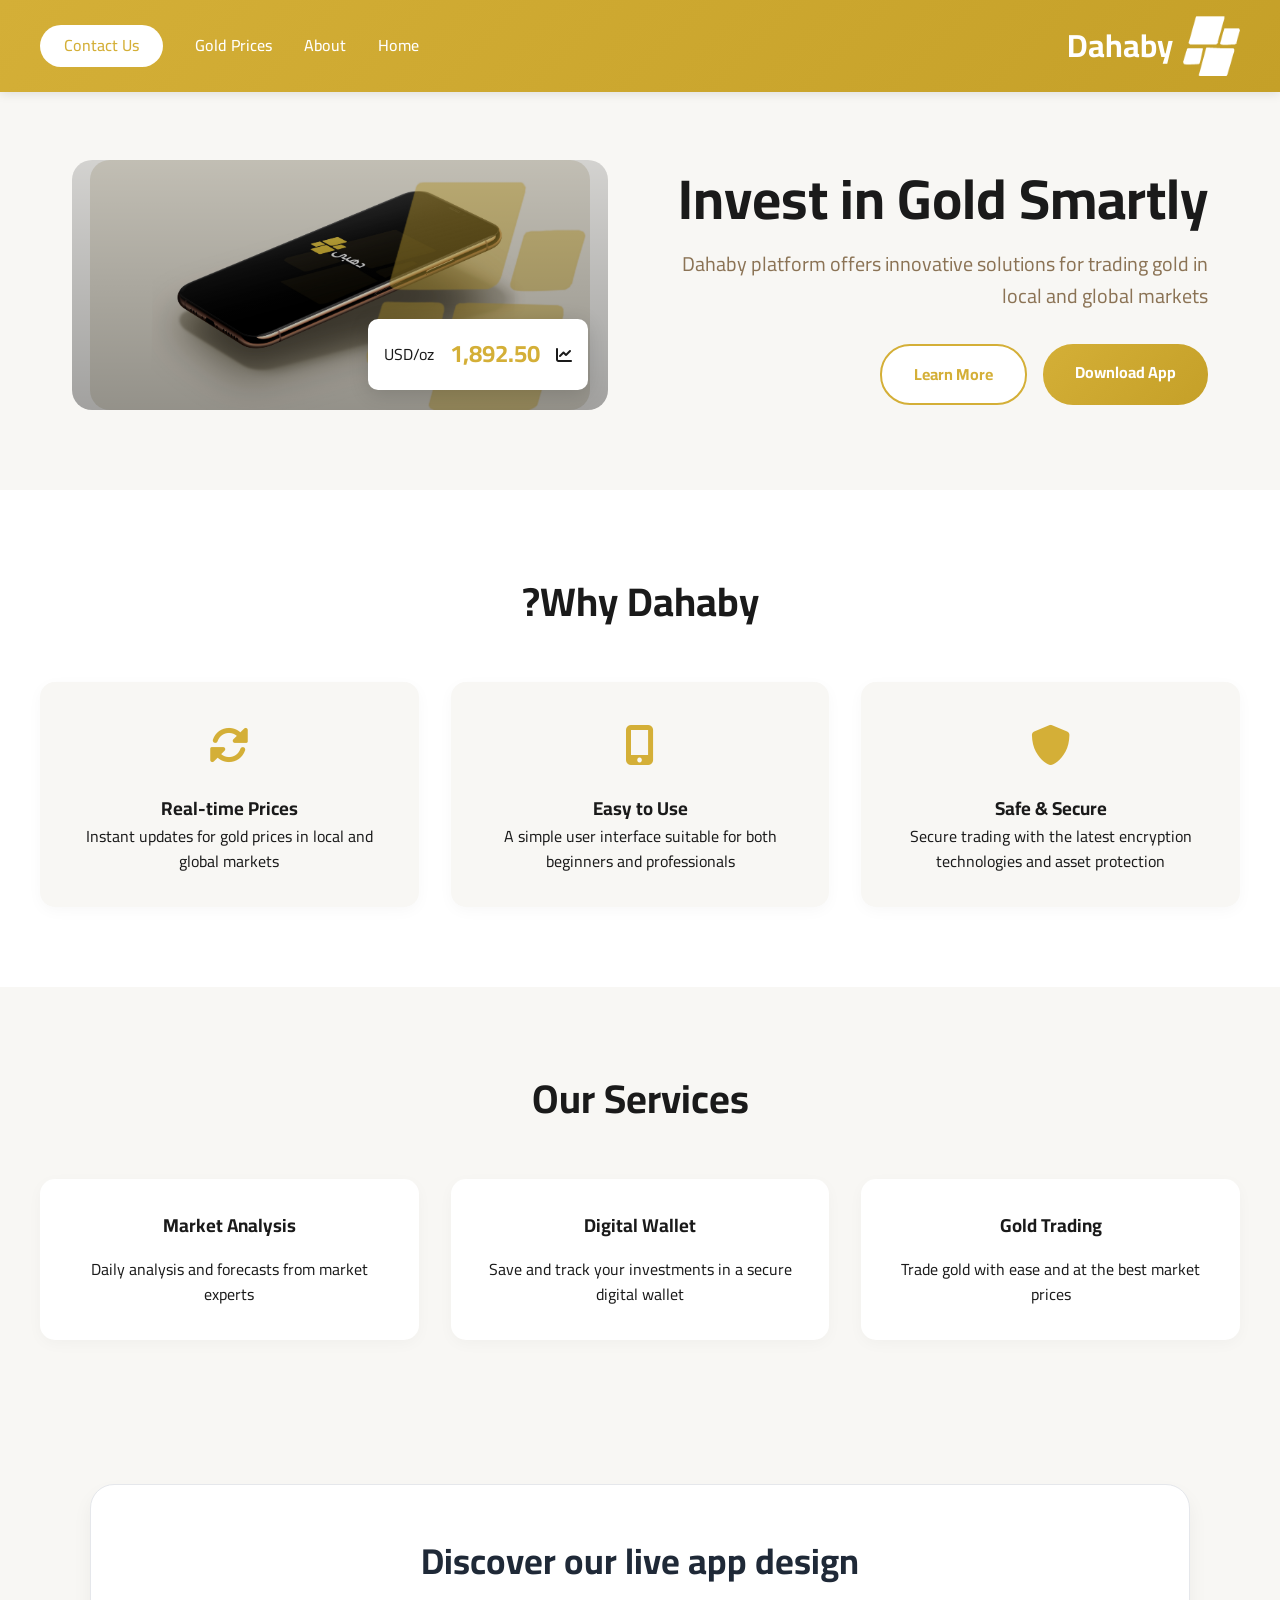
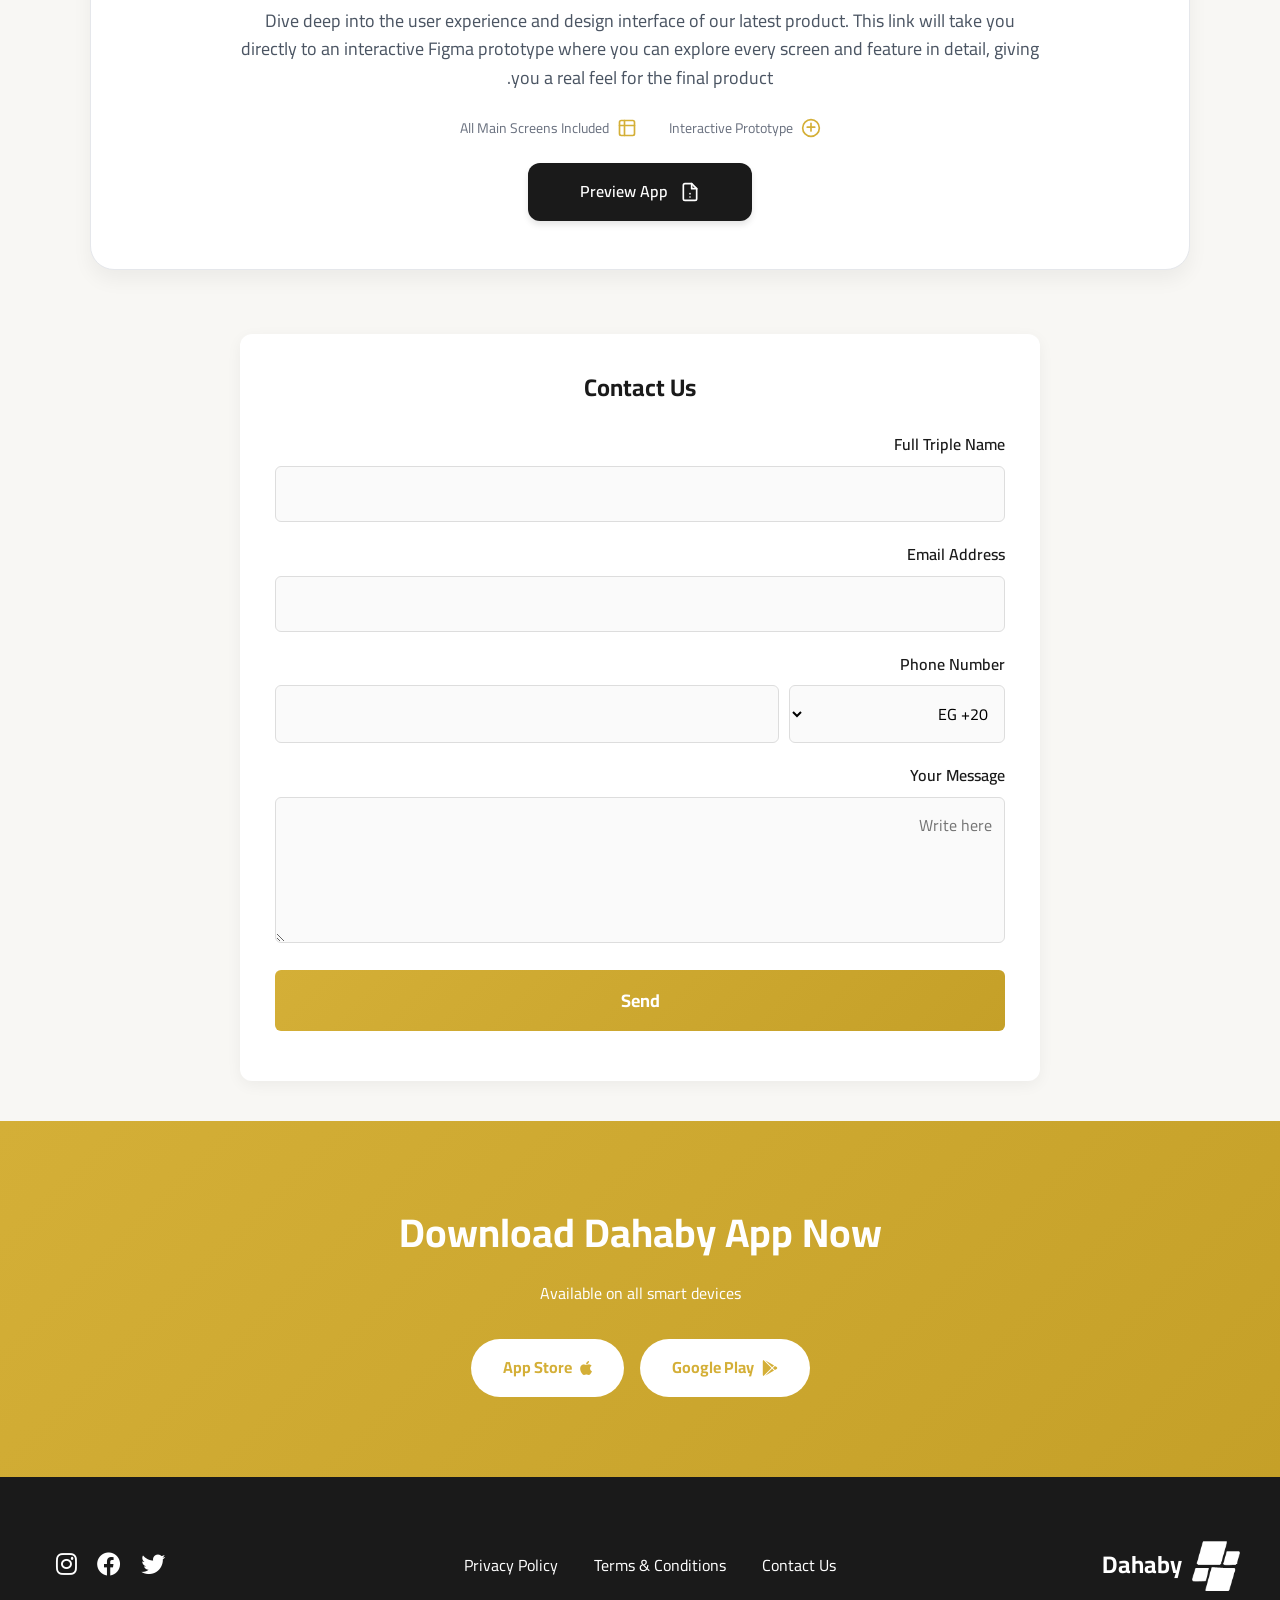
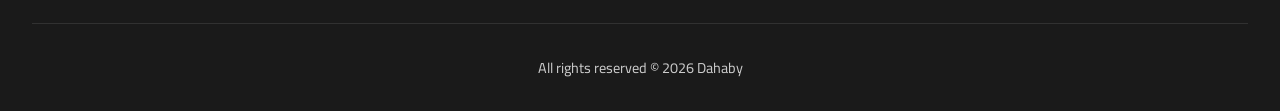
==== commit c35ec157: "Update index.html" ====
--- a/index.html
+++ b/index.html
@@ -1,9 +1,9 @@
 <!DOCTYPE html>
-<html lang="ar" dir="rtl">
+<html lang="en" dir="ltr">
 <head>
     <meta charset="UTF-8">
     <meta name="viewport" content="width=device-width, initial-scale=1.0">
-    <title>دهبى - منصة تداول الذهب الرقمية</title>
+    <title>Dahaby - Digital Gold Trading Platform</title>
     <link rel="icon" type="image/x-icon" href="images/favicon.png">
     <link rel="stylesheet" href="styles/style.css">
     <link rel="stylesheet" href="https://cdnjs.cloudflare.com/ajax/libs/font-awesome/6.0.0/css/all.min.css">
@@ -14,34 +14,34 @@
         <div class="nav-parent">
             <nav class="nav" id="nav">
                 <div class="logo">
-                    <img class="logo-img" src="images/white-logo.png" alt="شعار دهبى">
-                    دهبى
-                </div>
-                <div class="nav-links" id="nav-links">
-                    <a href="#features">المميزات</a>
-                    <a href="#services">خدماتنا</a>
-                    <a href="#download">حمل التطبيق</a>
-                    <a href="#contact" class="nav-cta">ابدأ الآن</a>
-                </div>
+                    <img class="logo-img" src="images/white-logo.png" alt="Dahaby Logo">
+                    Dahaby
+                </div>
+               <div class="nav-links" id="nav-links">
+    <a href="index.html" class="active">Home</a>
+    <a href="about.html">About</a>
+    <a href="prices.html">Gold Prices</a>
+    <a href="contact.html" class="nav-cta">Contact Us</a>
+            </div>
             </nav>
             <div class="menu-toggle" id="menu-toggle">
-                <img id="menu-icon" src="images/menu.png" alt="القائمة">
+                <img id="menu-icon" src="images/menu.png" alt="Menu">
             </div>
         </div>
     </header>
 
     <section class="hero">
         <div class="hero-content">
-            <h1 data-key="hero-title">استثمر في الذهب بذكاء</h1>
-            <p data-key="hero-desc">منصة دهبى تقدم لك حلول مبتكرة لتداول الذهب في السوق المحلي والعالمي</p>
+            <h1 data-key="hero-title">Invest in Gold Smartly</h1>
+            <p data-key="hero-desc">Dahaby platform offers innovative solutions for trading gold in local and global markets</p>
             <div class="hero-buttons">
-                <a href="#download" class="button primary" data-key="download-btn">حمل التطبيق</a>
-                <a href="#learn" class="button secondary">تعرف على المزيد</a>
+                <a href="#download" class="button primary" data-key="download-btn">Download App</a>
+                <a href="#learn" class="button secondary">Learn More</a>
             </div>
         </div>
         <div class="hero-image">
             <img src="images/app.jpg" 
-                 alt="واجهة تطبيق دهبى لتداول واستثمار الذهب الرقمي" 
+                 alt="Dahaby mobile app interface for digital gold trading and investment" 
                  width="600" 
                  height="400" 
                  loading="eager">
@@ -55,46 +55,46 @@
     </section>
 
     <section class="features" id="features">
-        <h2>لماذا دهبى؟</h2>
+        <h2>Why Dahaby?</h2>
         <div class="features-grid">
             <div class="feature-card">
                 <div class="feature-icon">
                     <i class="fas fa-shield-alt"></i>
                 </div>
-                <h3>آمن وموثوق</h3>
-                <p>تداول آمن مع أحدث تقنيات التشفير وحماية الأصول</p>
+                <h3>Safe & Secure</h3>
+                <p>Secure trading with the latest encryption technologies and asset protection</p>
             </div>
             <div class="feature-card">
                 <div class="feature-icon">
                     <i class="fas fa-mobile-alt"></i>
                 </div>
-                <h3>سهل الاستخدام</h3>
-                <p>واجهة مستخدم بسيطة تناسب المبتدئين والمحترفين</p>
+                <h3>Easy to Use</h3>
+                <p>A simple user interface suitable for both beginners and professionals</p>
             </div>
             <div class="feature-card">
                 <div class="feature-icon">
                     <i class="fas fa-sync-alt"></i>
                 </div>
-                <h3>أسعار لحظية</h3>
-                <p>تحديثات فورية لأسعار الذهب في السوق المحلي والعالمي</p>
+                <h3>Real-time Prices</h3>
+                <p>Instant updates for gold prices in local and global markets</p>
             </div>
         </div>
     </section>
 
     <section class="services" id="services">
-        <h2>خدماتنا</h2>
+        <h2>Our Services</h2>
         <div class="services-grid">
             <div class="service-card">
-                <h3>تداول الذهب</h3>
-                <p>تداول الذهب بكل سهولة مع أفضل الأسعار في السوق</p>
+                <h3>Gold Trading</h3>
+                <p>Trade gold with ease and at the best market prices</p>
             </div>
             <div class="service-card">
-                <h3>محفظة رقمية</h3>
-                <p>احفظ وتابع استثماراتك في محفظة رقمية آمنة</p>
+                <h3>Digital Wallet</h3>
+                <p>Save and track your investments in a secure digital wallet</p>
             </div>
             <div class="service-card">
-                <h3>تحليلات السوق</h3>
-                <p>تحليلات وتوقعات يومية من خبراء السوق</p>
+                <h3>Market Analysis</h3>
+                <p>Daily analysis and forecasts from market experts</p>
             </div>
         </div>
     </section>
@@ -102,17 +102,17 @@
     <section class="preview-section">
         <div class="section-layout">
             <div class="content-area">
-                <h2>اكتشف تصميم تطبيقنا المباشر</h2>
-                <p>تعمّق في تجربة المستخدم وواجهة تصميم منتجنا الأخير. سيأخذك هذا الرابط مباشرةً إلى نموذج فيجما التفاعلي حيث يمكنك استكشاف كل شاشة وميزة بالتفصيل، مما يمنحك إحساسًا حقيقيًا بالمنتج النهائي.</p>
+                <h2>Discover our live app design</h2>
+                <p>Dive deep into the user experience and design interface of our latest product. This link will take you directly to an interactive Figma prototype where you can explore every screen and feature in detail, giving you a real feel for the final product.</p>
 
                 <ul class="details-list">
                     <li class="detail-item">
                         <svg xmlns="http://www.w3.org/2000/svg" viewBox="0 0 24 24" fill="none" stroke="currentColor" stroke-width="2" stroke-linecap="round" stroke-linejoin="round"><path d="M12 2C6.48 2 2 6.48 2 12s4.48 10 10 10 10-4.48 10-10S17.52 2 12 2z"/><path d="M12 6.5v9"/><path d="M7.5 11h9"/></svg>
-                        نموذج تفاعلي
+                        Interactive Prototype
                     </li>
                     <li class="detail-item">
                         <svg xmlns="http://www.w3.org/2000/svg" viewBox="0 0 24 24" fill="none" stroke="currentColor" stroke-width="2" stroke-linecap="round" stroke-linejoin="round"><rect x="3" y="3" width="18" height="18" rx="2" ry="2"/><path d="M3 9l18 0"/><path d="M9 21l0-18"/></svg>
-                        جميع الشاشات الرئيسية متضمنة
+                        All Main Screens Included
                     </li>
                 </ul>
             </div>
@@ -120,27 +120,27 @@
             <div class="button-area">
                 <a href="https://www.figma.com/make/2UM4IP7yq6QSoyMOghnlKi/Dahaby-Mobile-App?node-id=0-1&p=f&t=l7TfikgeFSERf0Gz-0&fullscreen=1" target="_blank" rel="noopener noreferrer" class="preview-button">
                     <svg xmlns="http://www.w3.org/2000/svg" viewBox="0 0 24 24" fill="none" stroke="currentColor" stroke-width="2" stroke-linecap="round" stroke-linejoin="round"><path d="M14 2H6a2 2 0 0 0-2 2v16a2 2 0 0 0 2 2h12a2 2 0 0 0 2-2V8z"/><path d="M14 2v6h6"/><path d="M12 18h.01"/><path d="M12 14h.01"/></svg>
-                    معاينة التطبيق
+                    Preview App
                 </a>
             </div>
         </div>
     </section>
 
     <section class="contact-section">
-        <h2>تواصل معنا</h2>
+        <h2>Contact Us</h2>
         <form id="contactForm">
             <div class="form-group">
-                <label for="name">الاسم الثلاثي</label>
+                <label for="name">Full Triple Name</label>
                 <input type="text" id="name" required>
             </div>
 
             <div class="form-group">
-                <label for="email">البريد الإلكتروني</label>
+                <label for="email">Email Address</label>
                 <input type="email" id="email" required>
             </div>
 
             <div class="form-group phone-group">
-                <label for="phone">رقم الهاتف</label>
+                <label for="phone">Phone Number</label>
                 <div class="phone-input">
                     <select id="countryCode">
                         <option value="+1">US +1</option>
@@ -154,19 +154,19 @@
             </div>
 
             <div class="form-group">
-                <label for="message">رسالتك</label>
-                <textarea id="message" rows="4" placeholder="اكتب هنا" required></textarea>
-            </div>
-
-            <button type="submit">إرسال</button>
+                <label for="message">Your Message</label>
+                <textarea id="message" rows="4" placeholder="Write here" required></textarea>
+            </div>
+
+            <button type="submit">Send</button>
             <p id="responseMsg"></p>
         </form>
     </section>
 
     <section class="cta" id="download">
         <div class="cta-content">
-            <h2>حمل تطبيق دهبى الآن</h2>
-            <p>متوفر على جميع الأجهزة الذكية</p>
+            <h2>Download Dahaby App Now</h2>
+            <p>Available on all smart devices</p>
             <div class="app-buttons">
                 <a href="#" class="app-button">
                     <i class="fab fa-google-play"></i>
@@ -183,13 +183,13 @@
     <footer class="footer">
         <div class="footer-content">
             <div class="footer-logo">
-                <img src="images/white-logo.png" class="logo-img-footer" alt="شعار دهبى الفوتر">
-                دهبى
+                <img src="images/white-logo.png" class="logo-img-footer" alt="Dahaby Footer Logo">
+                Dahaby
             </div>
             <div class="footer-links">
-                <a href="#privacy">سياسة الخصوصية</a>
-                <a href="#terms">الشروط والأحكام</a>
-                <a href="#contact">تواصل معنا</a>
+                <a href="#privacy">Privacy Policy</a>
+                <a href="#terms">Terms & Conditions</a>
+                <a href="#contact">Contact Us</a>
             </div>
             <div class="social-links">
                 <a href="#"><i class="fab fa-twitter"></i></a>
@@ -198,7 +198,7 @@
             </div>
         </div>
         <div class="footer-bottom">
-            <p>جميع الحقوق محفوظة &copy; 2026 دهبى</p>
+            <p>All rights reserved &copy; 2026 Dahaby</p>
         </div>
     </footer>
 
--- a/styles/style.css
+++ b/styles/style.css
@@ -111,11 +111,14 @@
 /* ==========================================================================
    3. قسم الواجهة الرئيسية (Hero Section)
    ========================================================================== */
+/* ==========================================================================
+   3. قسم الواجهة الرئيسية المطور (Mergred Hero Section)
+   ========================================================================== */
 .hero {
   display: flex;
   align-items: center;
   justify-content: space-between;
-  padding: 10rem 2rem 5rem; /* مساحة علوية كافية لعدم التداخل مع الهيدر */
+  padding: 10rem 2rem 5rem; 
   max-width: 1200px;
   margin: 0 auto;
   gap: 4rem;
@@ -170,13 +173,28 @@
   box-shadow: 0 4px 15px rgba(212, 175, 55, 0.2);
 }
 
-/* حاوية الصورة الفردية المصلحة لجيت هاب */
+/* حاوية الصورة الفردية - تم دمج فكرة الطبقة المظلمة هنا لحماية الرؤية */
 .hero-image {
   flex: 1;
   position: relative;
   display: flex;
   justify-content: center;
   align-items: center;
+  border-radius: 20px;
+  overflow: hidden; /* لمنع خروج الطبقة الشفافة عن الحواف */
+}
+
+/* إضافة تأثير التعتيم الشفاف الشبيه بـ linear-gradient فوق الصورة مباشرة */
+.hero-image::after {
+  content: '';
+  position: absolute;
+  top: 0;
+  left: 0;
+  width: 100%;
+  height: 100%;
+  background: linear-gradient(rgba(0, 0, 0, 0.15), rgba(0, 0, 0, 0.35)); /* تعتيم متدرج خفيف للحفاظ على ألوان التطبيق */
+  pointer-events: none; /* للسماح بالتفاعل مع العناصر خلفها */
+  z-index: 1;
 }
 
 .hero-image img {
@@ -185,9 +203,10 @@
   height: auto;
   border-radius: 20px;
   object-fit: contain;
-}
-
-/* كارت الأسعار العائم فوق الصورة بدقة */
+  display: block;
+}
+
+/* كارت الأسعار العائم - تم رفع الـ z-index ليظهر فوق التعتيم */
 .gold-stats {
   position: absolute;
   bottom: 20px;
@@ -199,7 +218,7 @@
   display: flex;
   align-items: center;
   gap: 1rem;
-  z-index: 2;
+  z-index: 2; /* يضمن ظهوره فوق طبقة التعتيم الشفافة */
 }
 
 .live-price {
@@ -207,7 +226,6 @@
   font-weight: bold;
   color: var(--primary);
 }
-
 /* ==========================================================================
    4. قسم المميزات والخدمات (Features & Services)
    ========================================================================== */
